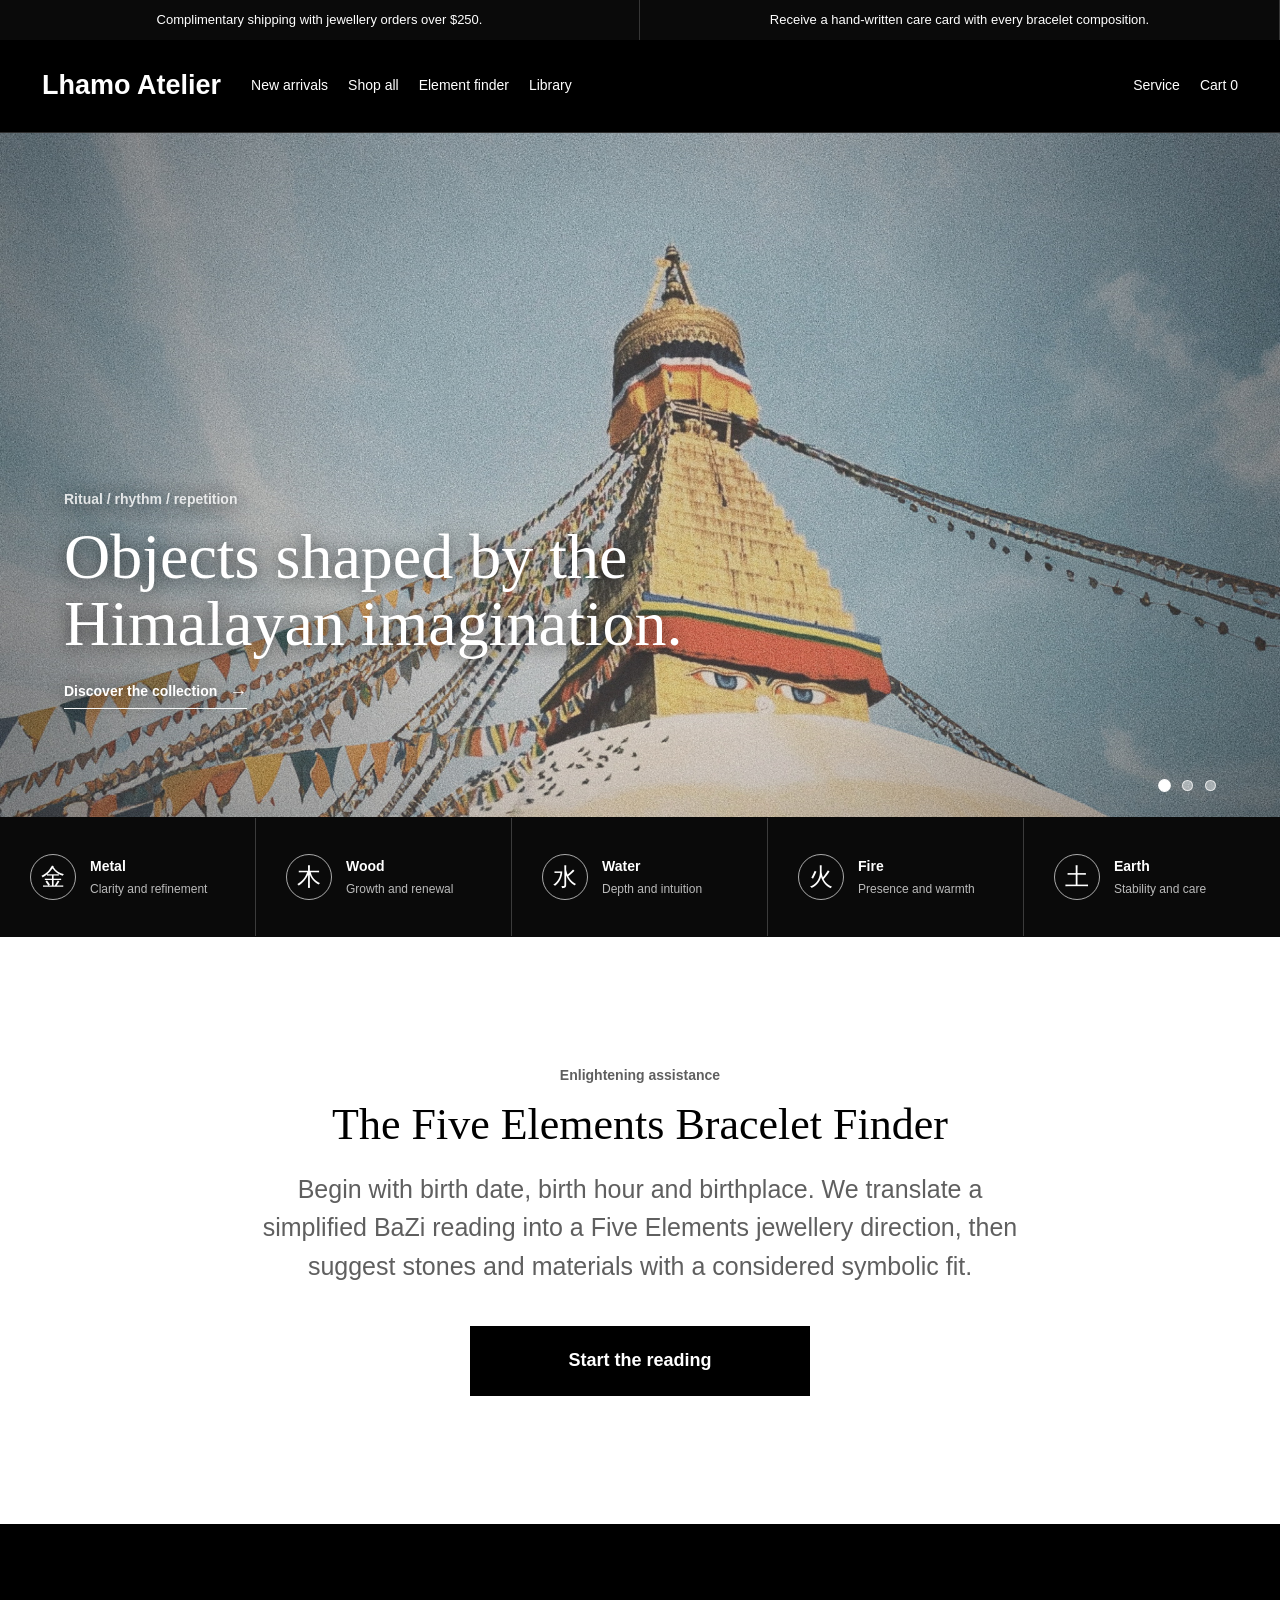
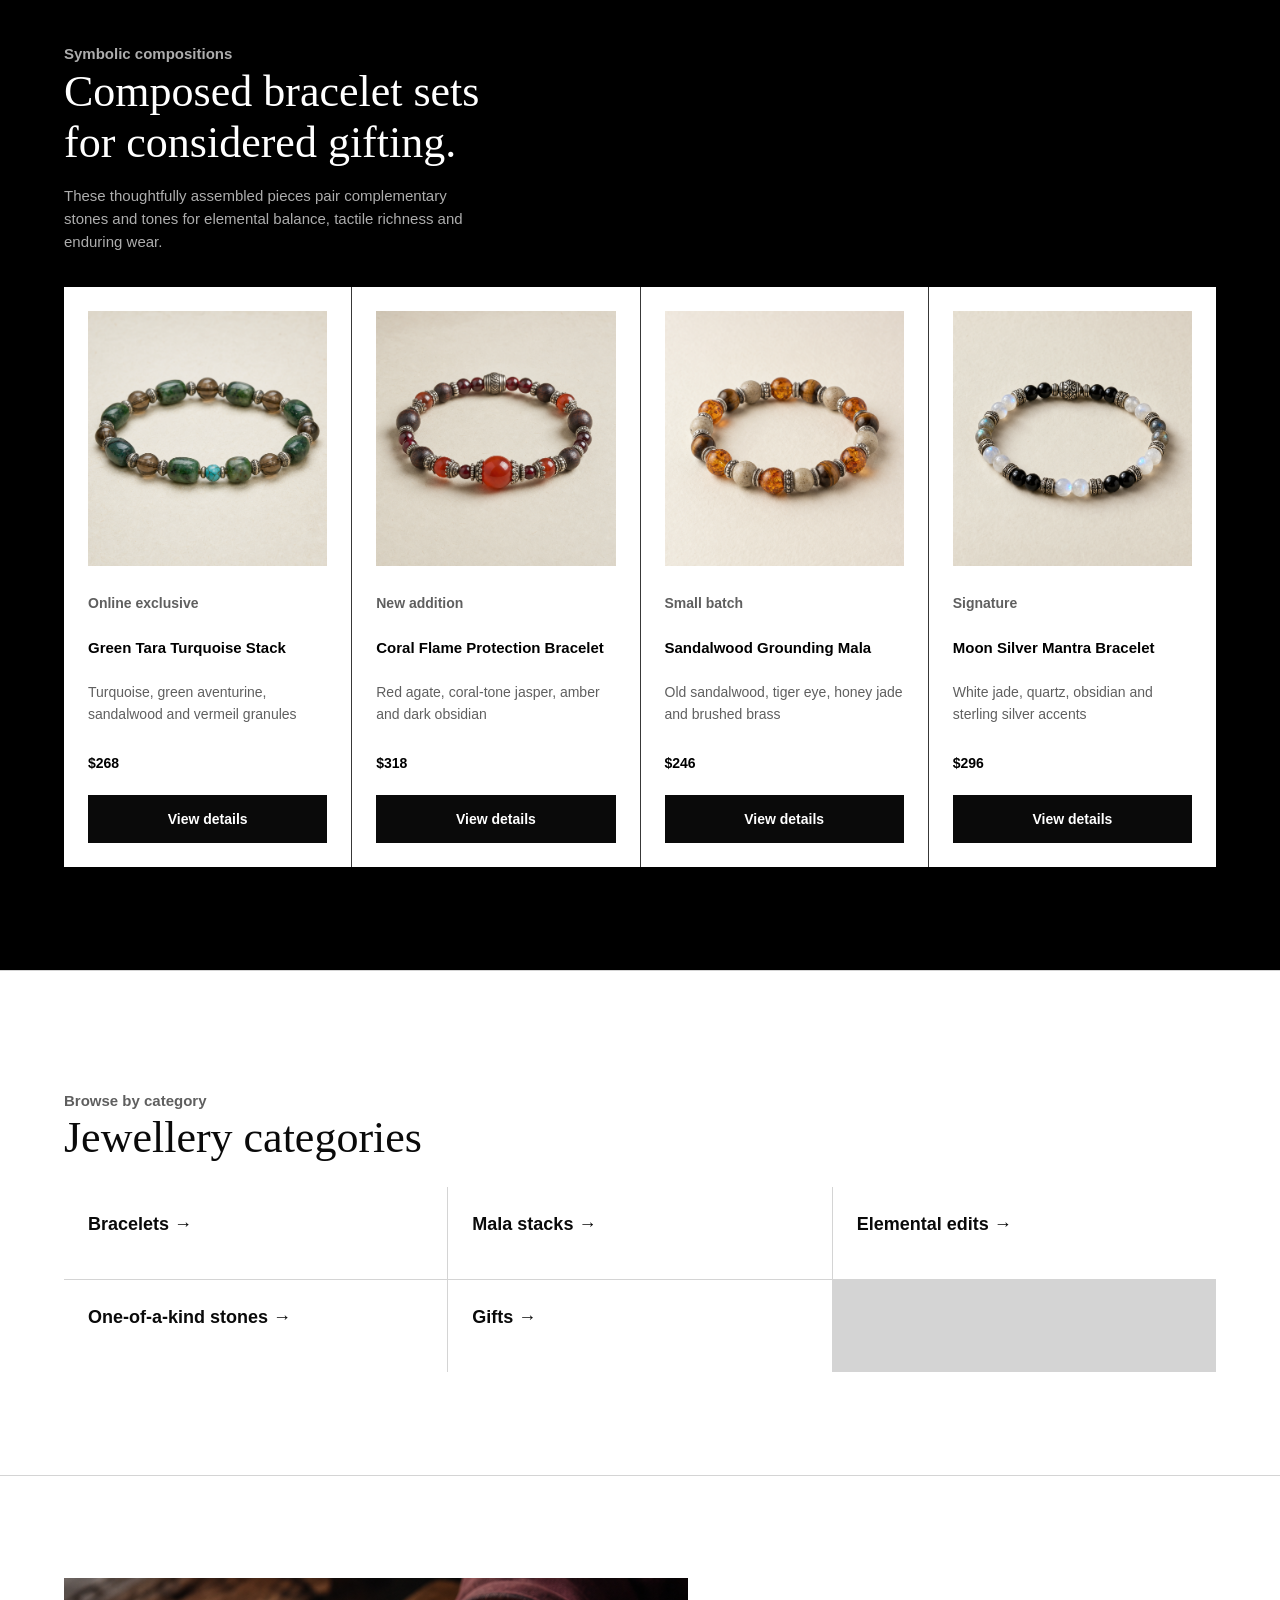
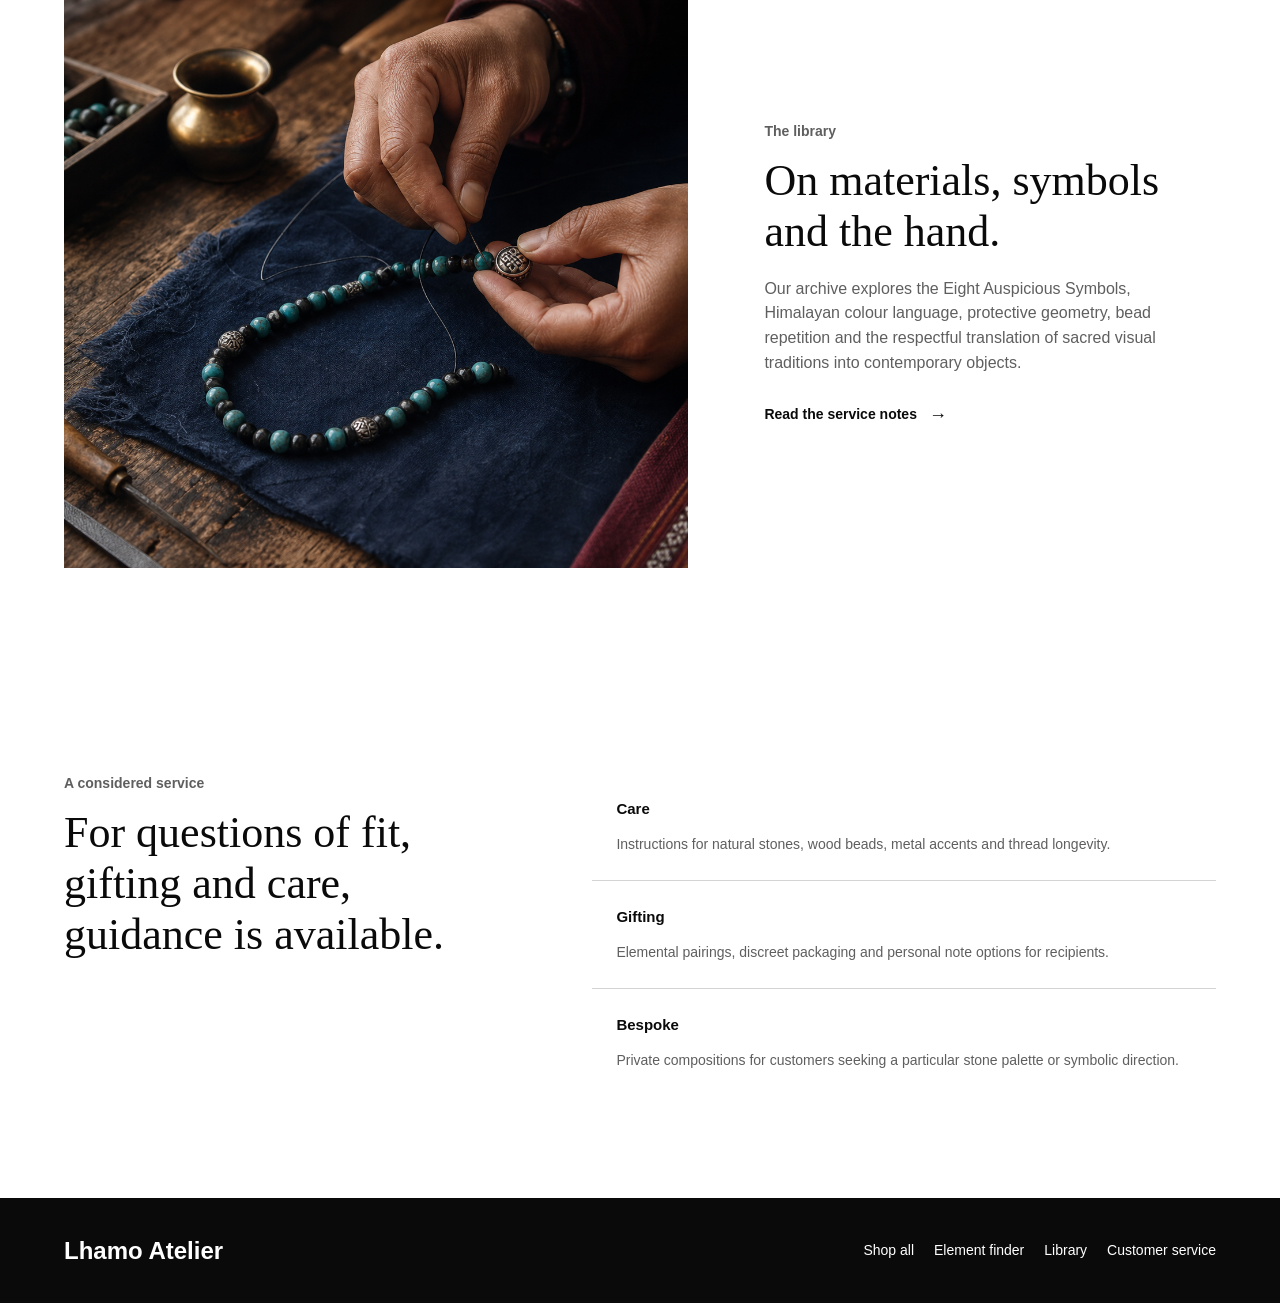
==== index.html @ 5150ffbc "Publish Lhamo Atelier static site" ====
﻿<!doctype html>
<html lang="en">
  <head>
    <meta charset="UTF-8" />
    <meta name="viewport" content="width=device-width, initial-scale=1.0" />
    <title>Lhamo Atelier | Tibetan-Inspired Jewellery</title>
    <meta name="description" content="Tibetan-inspired jewellery, elemental bracelet sets and a birthday Five Elements finder." />
    <link rel="stylesheet" href="styles.css" />
  </head>
  <body>
    <div class="notice-stack">
      <p>Complimentary shipping with jewellery orders over $250.</p>
      <p>Receive a hand-written care card with every bracelet composition.</p>
    </div>

    <header class="site-header">
      <a class="brand" href="#top" aria-label="Lhamo Atelier home">Lhamo Atelier</a>
      <nav class="main-nav" aria-label="Primary navigation">
        <a href="#collections">New arrivals</a>
        <a href="shop-all.html">Shop all</a>
        <a href="bazi-reading.html">Element finder</a>
        <a href="#library">Library</a>
      </nav>
      <nav class="utility-nav" aria-label="Utility navigation">
        <a href="policies.html">Service</a>
        <a href="#collections">Cart 0</a>
      </nav>
    </header>

    <main id="top">
      <section class="hero" aria-label="Himalayan image gallery">
        <div class="hero-gallery" id="hero-gallery">
          <figure class="hero-slide is-active" aria-hidden="false">
            <img src="assets/hero-film-stupa.jpg" alt="Film grain image of a Buddhist stupa with prayer flags beneath the sky" />
            <figcaption>
              <p class="meta">Ritual / rhythm / repetition</p>
              <h1>Objects shaped by the Himalayan imagination.</h1>
              <a class="text-link" href="#collections">Discover the collection</a>
            </figcaption>
          </figure>
          <figure class="hero-slide" aria-hidden="true">
            <img src="assets/hero-film-monastery.jpg" alt="Film grain image of red and gold Tibetan monastery architecture" />
            <figcaption>
              <p class="meta">Pattern / colour / devotion</p>
              <h2>Geometry carried from architecture into adornment.</h2>
              <a class="text-link" href="#library">Explore our design language</a>
            </figcaption>
          </figure>
          <figure class="hero-slide" aria-hidden="true">
            <img src="assets/hero-film-prayer-wheels.jpg" alt="Film grain image of Tibetan prayer wheels under a monastery roof" />
            <figcaption>
              <p class="meta">Prayer wheels / touch / devotion</p>
              <h2>Jewellery conceived as a daily object of presence.</h2>
              <a class="text-link" href="#guide">Find your element</a>
            </figcaption>
          </figure>
        </div>
        <div class="gallery-dots" aria-label="Choose gallery image">
          <button class="is-active" type="button" aria-label="Show image 1" aria-current="true"></button>
          <button type="button" aria-label="Show image 2" aria-current="false"></button>
          <button type="button" aria-label="Show image 3" aria-current="false"></button>
        </div>
      </section>

      <section class="symbol-band" aria-label="Five Elements design language">
        <article><span class="symbol">&#37329;</span><div><strong>Metal</strong><small>Clarity and refinement</small></div></article>
        <article><span class="symbol">&#26408;</span><div><strong>Wood</strong><small>Growth and renewal</small></div></article>
        <article><span class="symbol">&#27700;</span><div><strong>Water</strong><small>Depth and intuition</small></div></article>
        <article><span class="symbol">&#28779;</span><div><strong>Fire</strong><small>Presence and warmth</small></div></article>
        <article><span class="symbol">&#22303;</span><div><strong>Earth</strong><small>Stability and care</small></div></article>
      </section>

<section class="finder-panel aesop-panel" id="guide">
        <div class="panel-copy">
          <p class="meta">Enlightening assistance</p>
          <h2>The Five Elements Bracelet Finder</h2>
          <p>
            Begin with birth date, birth hour and birthplace. We translate a
            simplified BaZi reading into a Five Elements jewellery direction,
            then suggest stones and materials with a considered symbolic fit.
          </p>
          <a class="start-reading" href="bazi-reading.html">Start the reading</a>
        </div>
      </section>

      <section class="product-section" id="collections">
        <div class="section-intro">
          <p class="meta">Symbolic compositions</p>
          <h2>Composed bracelet sets for considered gifting.</h2>
          <p>
            These thoughtfully assembled pieces pair complementary stones and
            tones for elemental balance, tactile richness and enduring wear.
          </p>
        </div>
        <div class="product-grid">
          <article class="product-card">
            <a href="product.html?product=green-tara-turquoise-stack"><img class="product-visual" src="assets/bracelet-verdant.png" alt="Green jade, smoky quartz and turquoise bracelet" /></a>
            <p class="badge">Online exclusive</p>
            <h3><a href="product.html?product=green-tara-turquoise-stack">Green Tara Turquoise Stack</a></h3>
            <p>Turquoise, green aventurine, sandalwood and vermeil granules</p>
            <strong>$268</strong>
            <a class="card-action" href="product.html?product=green-tara-turquoise-stack">View details</a>
          </article>
          <article class="product-card">
            <a href="product.html?product=coral-flame-protection-bracelet"><img class="product-visual" src="assets/bracelet-ember.png" alt="Carnelian, garnet and dark rosewood bracelet" /></a>
            <p class="badge">New addition</p>
            <h3><a href="product.html?product=coral-flame-protection-bracelet">Coral Flame Protection Bracelet</a></h3>
            <p>Red agate, coral-tone jasper, amber and dark obsidian</p>
            <strong>$318</strong>
            <a class="card-action" href="product.html?product=coral-flame-protection-bracelet">View details</a>
          </article>
          <article class="product-card">
            <a href="product.html?product=sandalwood-grounding-mala"><img class="product-visual" src="assets/bracelet-earth.png" alt="Amber, tiger eye and pale stone bracelet" /></a>
            <p class="badge">Small batch</p>
            <h3><a href="product.html?product=sandalwood-grounding-mala">Sandalwood Grounding Mala</a></h3>
            <p>Old sandalwood, tiger eye, honey jade and brushed brass</p>
            <strong>$246</strong>
            <a class="card-action" href="product.html?product=sandalwood-grounding-mala">View details</a>
          </article>
          <article class="product-card">
            <a href="product.html?product=moon-silver-mantra-bracelet"><img class="product-visual" src="assets/bracelet-lunar.png" alt="Moonstone, obsidian and labradorite bracelet" /></a>
            <p class="badge">Signature</p>
            <h3><a href="product.html?product=moon-silver-mantra-bracelet">Moon Silver Mantra Bracelet</a></h3>
            <p>White jade, quartz, obsidian and sterling silver accents</p>
            <strong>$296</strong>
            <a class="card-action" href="product.html?product=moon-silver-mantra-bracelet">View details</a>
          </article>
        </div>
      </section>

      <section class="browse" id="bracelets">
        <div class="section-intro compact">
          <p class="meta">Browse by category</p>
          <h2>Jewellery categories</h2>
        </div>
        <div class="category-grid">
          <a href="#collections">Bracelets</a>
          <a href="#collections">Mala stacks</a>
          <a href="#collections">Elemental edits</a>
          <a href="#collections">One-of-a-kind stones</a>
          <a href="#collections">Gifts</a>
        </div>
      </section>

      <section class="story-panel aesop-panel" id="library">
        <div class="panel-visual story-visual" role="img" aria-label="Artisan threading turquoise beads and an endless-knot silver spacer"></div>
        <div class="panel-copy">
          <p class="meta">The library</p>
          <h2>On materials, symbols and the hand.</h2>
          <p>
            Our archive explores the Eight Auspicious Symbols, Himalayan colour
            language, protective geometry, bead repetition and the respectful
            translation of sacred visual traditions into contemporary objects.
          </p>
          <a class="text-link" href="policies.html">Read the service notes</a>
        </div>
      </section>

      <section class="service-panel" id="service">
        <div>
          <p class="meta">A considered service</p>
          <h2>For questions of fit, gifting and care, guidance is available.</h2>
        </div>
        <div class="service-grid">
          <article>
            <h3>Care</h3>
            <p>Instructions for natural stones, wood beads, metal accents and thread longevity.</p>
          </article>
          <article>
            <h3>Gifting</h3>
            <p>Elemental pairings, discreet packaging and personal note options for recipients.</p>
          </article>
          <article>
            <h3>Bespoke</h3>
            <p>Private compositions for customers seeking a particular stone palette or symbolic direction.</p>
          </article>
        </div>
      </section>

    </main>

    <footer>
      <span>Lhamo Atelier</span>
      <nav>
        <a href="shop-all.html">Shop all</a>
        <a href="bazi-reading.html">Element finder</a>
        <a href="#library">Library</a>
        <a href="policies.html">Customer service</a>
      </nav>
    </footer>

    <script src="script.js"></script>
  </body>
</html>
---- styles.css ----
:root {
  --ink: #0a0a0a;
  --muted: #5f5f5f;
  --paper: #ffffff;
  --panel: #f2f2f2;
  --warm: #dedede;
  --line: #d4d4d4;
  --teal: #222222;
  --red: #0a0a0a;
  --amber: #ffffff;
  --indigo: #0a0a0a;
}

* { box-sizing: border-box; }
html { scroll-behavior: smooth; }
body {
  margin: 0;
  background: var(--paper);
  color: var(--ink);
  font-family: Arial, Helvetica, sans-serif;
  font-size: 14px;
  line-height: 1.55;
}
a { color: inherit; text-decoration: none; }

.notice-stack {
  display: grid;
  grid-template-columns: 1fr 1fr;
  background: var(--ink);
  color: var(--paper);
}
.notice-stack p {
  margin: 0;
  padding: 10px 18px;
  border-right: 1px solid rgba(255, 255, 255, 0.18);
  font-size: 13px;
  text-align: center;
}

.site-header {
  position: sticky;
  top: 0;
  z-index: 10;
  display: grid;
  grid-template-columns: auto 1fr auto;
  gap: 30px;
  align-items: center;
  padding: 25px clamp(18px, 4vw, 42px);
  background: #000000;
  color: #ffffff;
  border-bottom: 1px solid rgba(255, 255, 255, .18);
  backdrop-filter: blur(12px);
}
.brand {
  color: #ffffff;
  font-size: 27px;
  font-weight: 700;
  letter-spacing: 0;
}
.main-nav,
.utility-nav,
footer nav {
  display: flex;
  gap: 20px;
  align-items: center;
  flex-wrap: wrap;
}
.main-nav a,
.utility-nav a,
footer a {
  font-size: 14px;
}
.utility-nav { justify-content: flex-end; }

.aesop-panel {
  display: grid;
  grid-template-columns: minmax(280px, 0.42fr) minmax(420px, 0.58fr);
  gap: clamp(28px, 6vw, 92px);
  align-items: center;
  padding: clamp(54px, 8vw, 112px) clamp(18px, 5vw, 80px);
}
.hero {
  position: relative;
  min-height: clamp(560px, 76vh, 820px);
  overflow: hidden;
  background: var(--ink);
}
.hero-gallery,
.hero-slide {
  position: absolute;
  inset: 0;
}
.hero-slide {
  margin: 0;
  opacity: 0;
  pointer-events: none;
  transition: opacity 520ms ease;
}
.hero-slide.is-active {
  z-index: 1;
  opacity: 1;
  pointer-events: auto;
}
.hero-slide img {
  width: 100%;
  height: 100%;
  object-fit: cover;
}
.hero-slide:first-child img { object-position: center 42%; }
.hero-slide figcaption {
  position: absolute;
  z-index: 2;
  left: clamp(20px, 5vw, 80px);
  bottom: clamp(64px, 9vw, 108px);
  max-width: min(620px, calc(100% - 40px));
  color: #ffffff;
  text-shadow: 0 2px 18px rgba(0, 0, 0, .72);
}
.hero-slide figcaption .meta { color: rgba(255, 255, 255, .82); }
.hero-slide figcaption h1,
.hero-slide figcaption h2 {
  font-size: clamp(34px, 5vw, 64px);
  line-height: 1.05;
}
.hero-slide figcaption .text-link {
  margin-top: 24px;
  padding-bottom: 5px;
  border-bottom: 1px solid currentColor;
}
.gallery-dots {
  position: absolute;
  z-index: 3;
  right: clamp(20px, 5vw, 80px);
  bottom: 26px;
  display: flex;
  gap: 12px;
}
.gallery-dots button {
  display: block;
  width: 11px;
  height: 11px;
  padding: 0;
  border: 1px solid rgba(255, 255, 255, .72);
  border-radius: 50%;
  background: rgba(255, 255, 255, .45);
  cursor: pointer;
  transition: background 220ms ease, border-color 220ms ease, transform 220ms ease;
}
.gallery-dots button.is-active {
  background: #ffffff;
  border-color: #ffffff;
  transform: scale(1.16);
}
.gallery-dots button:focus-visible {
  outline: 2px solid #ffffff;
  outline-offset: 4px;
}
.panel-copy {
  max-width: 430px;
}
.meta,
.badge {
  margin: 0 0 12px;
  color: var(--muted);
  font-size: 14px;
  font-weight: 700;
}
h1,
h2,
h3,
p {
  overflow-wrap: anywhere;
}
h1,
h2 {
  margin: 0;
  font-size: clamp(30px, 4vw, 44px);
  font-family: Georgia, "Times New Roman", serif;
  font-weight: 400;
  letter-spacing: 0;
  line-height: 1.16;
}
h3 {
  margin: 0;
  font-size: 15px;
  font-weight: 700;
}
.panel-copy p:not(.meta),
.section-intro p,
.product-card p,
.service-grid p,
small,
#result-copy,
#result-materials,
.bazi-note,
.bazi-detail p,
.bazi-grid p {
  color: var(--muted);
}
.panel-copy p:not(.meta) {
  margin: 20px 0 28px;
  font-size: 16px;
}
.text-link {
  display: inline-flex;
  align-items: center;
  gap: 12px;
  font-weight: 700;
}
.text-link::after {
  content: "→";
  font-size: 18px;
  line-height: 1;
}

.panel-visual {
  min-height: 590px;
  background: var(--panel);
}
.symbol-band {
  display: grid;
  grid-template-columns: repeat(5, minmax(0, 1fr));
  border-top: 1px solid var(--ink);
  border-bottom: 1px solid var(--ink);
  background: var(--ink);
  color: var(--paper);
}
.symbol-band article {
  display: flex;
  align-items: center;
  gap: 14px;
  min-height: 118px;
  padding: 22px clamp(16px, 2.4vw, 30px);
  border-right: 1px solid rgba(255, 255, 255, .2);
}
.symbol-band article:last-child { border-right: 0; }
.symbol-band .symbol {
  display: grid;
  width: 46px;
  height: 46px;
  flex: 0 0 46px;
  place-items: center;
  border: 1px solid rgba(255, 255, 255, .65);
  border-radius: 50%;
  color: #ffffff;
  font-family: "Times New Roman", SimSun, serif;
  font-size: 24px;
  line-height: 1;
}
.symbol-band strong,
.symbol-band small { display: block; }
.symbol-band small {
  margin-top: 2px;
  color: rgba(255, 255, 255, .72);
  font-size: 12px;
}

.product-section,
.browse,
.service-panel,
.appointment {
  padding: clamp(54px, 8vw, 105px) clamp(18px, 5vw, 80px);
}
.product-section {
  background: #000000;
  color: #ffffff;
}
.product-section .section-intro p,
.product-section .meta {
  color: rgba(255, 255, 255, .68);
}
.section-intro {
  max-width: 430px;
  margin-bottom: 34px;
}
.section-intro.compact {
  margin-bottom: 24px;
}
.section-intro p {
  margin: 16px 0 0;
  font-size: 15px;
}
.product-grid {
  display: grid;
  grid-template-columns: repeat(4, minmax(0, 1fr));
  gap: 1px;
  background: rgba(255, 255, 255, .22);
}
.product-card {
  display: grid;
  align-content: start;
  gap: 9px;
  min-height: 100%;
  padding: 24px;
  background: #ffffff;
  color: #000000;
}
.product-card strong {
  margin-top: 4px;
  font-size: 14px;
}
.product-card button,
.finder-card button,
.card-action,
.primary-action {
  display: inline-flex;
  align-items: center;
  justify-content: center;
  min-height: 48px;
  margin-top: 12px;
  padding: 0 18px;
  border: 1px solid var(--ink);
  background: var(--ink);
  color: var(--paper);
  cursor: pointer;
  font: inherit;
  font-weight: 700;
  text-align: center;
}
.start-reading {
  display: inline-flex;
  min-width: min(100%, 340px);
  min-height: 70px;
  margin-top: 12px;
  padding: 0 36px;
  align-items: center;
  justify-content: center;
  border: 1px solid #000000;
  background: #000000;
  color: #ffffff;
  cursor: pointer;
  font: inherit;
  font-size: 18px;
  font-weight: 700;
}
.start-reading:focus-visible {
  outline: 2px solid #000000;
  outline-offset: 4px;
}
.start-reading[hidden] {
  display: none;
}
.product-visual {
  display: block;
  width: 100%;
  aspect-ratio: 1;
  min-height: 255px;
  margin-bottom: 18px;
  object-fit: cover;
  background-color: var(--panel);
}
.product-visual:not(img) {
  background-position: center;
  background-size: cover;
  background-repeat: no-repeat;
}
.product-visual.verdant:not(img) { background-image: url("assets/bracelet-verdant.png"); }
.product-visual.ember:not(img) { background-image: url("assets/bracelet-ember.png"); }
.product-visual.earth:not(img) { background-image: url("assets/bracelet-earth.png"); }
.product-visual.lunar:not(img) { background-image: url("assets/bracelet-lunar.png"); }
.finder-panel {
  display: block;
  min-height: clamp(520px, 62vh, 720px);
  padding: clamp(72px, 10vw, 132px) clamp(22px, 7vw, 120px);
  background: #ffffff;
  color: #000000;
}
.finder-panel .panel-copy {
  max-width: 860px;
  margin: 0 auto;
  text-align: center;
}
.finder-panel .panel-copy p:not(.meta) {
  max-width: 760px;
  margin-right: auto;
  margin-left: auto;
  font-size: clamp(18px, 2.2vw, 25px);
  line-height: 1.55;
}
.finder-panel .panel-copy p:not(.meta),
.finder-panel .meta { color: var(--muted); }
.finder-card {
  padding: clamp(24px, 4vw, 44px);
  background: var(--paper);
}
.reading-page {
  background: #ffffff;
}
.reading-hero {
  align-items: start;
  grid-template-columns: minmax(0, 1fr);
  gap: 34px;
  padding-left: clamp(18px, 4vw, 64px);
  padding-right: clamp(18px, 4vw, 64px);
  border-top: 1px solid var(--line);
}
.reading-hero .panel-copy {
  max-width: 960px;
}
.reading-hero .finder-card {
  width: min(100%, 1120px);
  border: 1px solid var(--line);
}
label {
  display: block;
  margin-bottom: 10px;
  font-weight: 700;
}
.form-grid {
  display: grid;
  grid-template-columns: repeat(2, minmax(0, 1fr));
  gap: 14px;
}
.form-grid label {
  margin: 0;
}
.date-fields {
  grid-column: 1 / -1;
  display: grid;
  grid-template-columns: repeat(3, minmax(0, 1fr));
  gap: 14px;
  margin: 0;
  padding: 0;
  border: 0;
}
.date-fields legend {
  grid-column: 1 / -1;
  margin: 0 0 10px;
  padding: 0;
  font-weight: 700;
}
.date-fields label {
  margin: 0;
}
.location-row {
  grid-column: 1 / -1;
  display: grid;
  grid-template-columns: repeat(2, minmax(0, 1fr));
  gap: 14px;
}
.location-row label {
  margin: 0;
}
.form-grid > label {
  grid-column: 1 / -1;
}
.input-row {
  display: grid;
  grid-template-columns: minmax(0, 1fr) auto;
  gap: 10px;
}
.submit-row {
  display: block;
  margin-top: 14px;
}
.submit-row button {
  width: 100%;
}
input,
select {
  width: 100%;
  min-height: 48px;
  margin-top: 8px;
  padding: 0 12px;
  border: 1px solid var(--line);
  background: #ffffff;
  color: var(--ink);
  font: inherit;
}
select {
  cursor: pointer;
}
small {
  display: block;
  margin-top: 14px;
}
#result {
  margin-top: 24px;
  padding-top: 24px;
  border-top: 1px solid var(--line);
}
#result-kicker {
  margin: 0 0 10px;
  color: var(--muted);
  font-weight: 700;
}
.bazi-summary {
  margin-top: 22px;
}
.bazi-pillars {
  display: grid;
  grid-template-columns: repeat(5, minmax(0, 1fr));
  border: 1px solid var(--line);
}
.bazi-pillars span {
  min-height: 82px;
  padding: 14px;
  border-right: 1px solid var(--line);
}
.bazi-pillars span:last-child { border-right: 0; }
.bazi-pillars small {
  margin: 0 0 7px;
  font-size: 11px;
  text-transform: uppercase;
  letter-spacing: .04em;
}
.bazi-pillars b {
  display: block;
  color: var(--ink);
  font-family: Georgia, "Times New Roman", serif;
  font-size: 22px;
  font-weight: 400;
}
.bazi-note {
  margin: 12px 0 0;
  font-size: 12px;
}
.bazi-detail {
  display: grid;
  grid-template-columns: repeat(2, minmax(0, 1fr));
  gap: 1px;
  margin-top: 18px;
  background: var(--line);
  border: 1px solid var(--line);
}
.bazi-detail article {
  min-height: 180px;
  padding: 18px;
  background: var(--paper);
}
.bazi-detail strong {
  display: block;
  margin-bottom: 12px;
}
.bazi-detail p {
  margin: 10px 0 0;
  font-size: 13px;
  line-height: 1.55;
}
.element-cycle-visual {
  width: min(100%, 420px);
  margin: 0 auto;
}
.element-cycle-visual svg {
  display: block;
  width: 100%;
  height: auto;
}
.element-cycle-visual circle {
  fill: var(--paper);
  stroke: var(--ink);
  stroke-width: 1.5;
}
.element-cycle-visual text {
  fill: var(--ink);
  font-size: 14px;
  font-weight: 700;
  text-anchor: middle;
}
.element-cycle-visual path {
  fill: none;
  stroke: var(--ink);
  stroke-linejoin: round;
}
.element-cycle-visual marker path {
  fill: var(--ink);
}
.cycle-generate {
  stroke-width: 1.8;
  marker-end: url(#arrow-main);
}
.cycle-control {
  stroke-width: 1.2;
  stroke-dasharray: 6 6;
  opacity: .45;
}
.ratio-bars {
  display: grid;
  gap: 10px;
}
.ratio-row {
  display: grid;
  grid-template-columns: minmax(82px, 132px) 1fr 44px;
  gap: 10px;
  align-items: center;
  font-size: 12px;
}
.ratio-label {
  color: var(--ink);
  font-weight: 700;
}
.ratio-track {
  height: 9px;
  overflow: hidden;
  background: #e7e7e7;
}
.ratio-fill {
  display: block;
  height: 100%;
  background: var(--ink);
}
.ratio-value {
  color: var(--muted);
  text-align: right;
}
.element-meanings {
  display: grid;
  gap: 8px;
  margin-top: 18px;
  padding-top: 16px;
  border-top: 1px solid var(--line);
}
.element-meaning {
  display: grid;
  grid-template-columns: 72px 1fr;
  gap: 12px;
  font-size: 12px;
  line-height: 1.5;
}
.element-meaning b {
  color: var(--ink);
}
.element-meaning span {
  color: var(--muted);
}
.bazi-summary-line {
  padding-top: 14px;
  border-top: 1px solid var(--line);
  font-weight: 700;
}
.bazi-grid {
  display: grid;
  grid-template-columns: repeat(2, minmax(0, 1fr));
  gap: 1px;
  margin-top: 18px;
  background: var(--line);
  border: 1px solid var(--line);
}
.bazi-grid article {
  min-height: 190px;
  padding: 20px;
  background: var(--paper);
}
.bazi-grid strong {
  display: block;
  margin-bottom: 7px;
}
.bazi-grid p {
  margin: 0;
  font-size: 14px;
  line-height: 1.6;
}
.recommendation {
  display: flex;
  gap: 18px;
  align-items: center;
  margin-top: 22px;
}
.recommendation .product-visual {
  width: 126px;
  min-height: 126px;
  flex: 0 0 auto;
  margin: 0;
}
.recommendation span {
  display: block;
  margin-bottom: 10px;
}
.recommendation a {
  font-weight: 700;
}

.browse {
  border-top: 1px solid var(--line);
  border-bottom: 1px solid var(--line);
}
.category-grid {
  display: grid;
  grid-template-columns: repeat(3, 1fr);
  gap: 1px;
  background: var(--line);
}
.category-grid a {
  min-height: 92px;
  padding: 24px;
  background: var(--paper);
  font-size: 18px;
  font-weight: 700;
}
.category-grid a::after {
  content: " →";
  font-weight: 400;
}

.shop-page {
  background: #ffffff;
  color: #000000;
}
.shop-heading {
  padding: clamp(42px, 7vw, 86px) clamp(18px, 5vw, 80px) 34px;
  border-top: 1px solid var(--line);
}
.shop-heading h1 {
  max-width: 760px;
  margin: 0;
}
.shop-heading p:not(.meta) {
  max-width: 620px;
  margin: 18px 0 0;
  color: var(--muted);
  font-size: 17px;
  line-height: 1.55;
}
.shop-layout {
  display: grid;
  grid-template-columns: minmax(220px, 280px) minmax(0, 1fr);
  gap: 1px;
  padding: 0 clamp(18px, 5vw, 80px) clamp(54px, 8vw, 105px);
  background: var(--line);
}
.shop-filter,
.shop-results {
  background: var(--paper);
}
.shop-filter {
  position: sticky;
  top: 160px;
  align-self: start;
  padding: 24px;
}
.filter-header {
  display: flex;
  align-items: center;
  justify-content: space-between;
  gap: 16px;
  margin-bottom: 18px;
}
.filter-header h2 {
  margin: 0;
  font-family: Inter, Arial, sans-serif;
  font-size: 18px;
}
.filter-header button {
  border: 0;
  background: transparent;
  color: var(--muted);
  font: inherit;
  font-weight: 700;
  cursor: pointer;
}
.shop-filter fieldset {
  margin: 0;
  padding: 20px 0;
  border: 0;
  border-top: 1px solid var(--line);
}
.shop-filter legend {
  margin-bottom: 12px;
  color: var(--ink);
  font-weight: 700;
}
.shop-filter label {
  display: flex;
  align-items: center;
  gap: 10px;
  margin: 0 0 11px;
  color: var(--muted);
  font-size: 14px;
}
.shop-filter input {
  width: 16px;
  height: 16px;
  min-height: 0;
}
.shop-results {
  padding: 24px;
}
.shop-results-bar {
  display: flex;
  align-items: center;
  justify-content: space-between;
  gap: 18px;
  margin-bottom: 24px;
  color: var(--muted);
  font-size: 14px;
}
.shop-results-bar p {
  margin: 0;
  color: var(--ink);
  font-weight: 700;
}
.shop-product-grid {
  display: grid;
  grid-template-columns: repeat(3, minmax(0, 1fr));
  gap: 1px;
  background: var(--line);
  border: 1px solid var(--line);
}
.shop-product[hidden] {
  display: none;
}
.empty-results {
  margin: 0;
  padding: 60px 24px;
  border: 1px solid var(--line);
  color: var(--muted);
  text-align: center;
}

.product-page,
.policy-page {
  background: #ffffff;
}
.breadcrumb {
  display: flex;
  gap: 8px;
  padding: 22px clamp(18px, 5vw, 80px);
  border-top: 1px solid var(--line);
  color: var(--muted);
  font-size: 13px;
}
.product-detail {
  display: grid;
  grid-template-columns: minmax(0, 0.56fr) minmax(320px, 0.44fr);
  gap: 1px;
  padding: 0 clamp(18px, 5vw, 80px);
  background: var(--line);
}
.product-media,
.product-info {
  background: var(--paper);
}
.product-media {
  padding: clamp(22px, 4vw, 46px);
}
.product-media img {
  display: block;
  width: 100%;
  background: var(--panel);
}
.product-info {
  padding: clamp(26px, 5vw, 58px);
}
.product-info h1 {
  margin-bottom: 16px;
}
.product-price {
  margin: 0 0 26px;
  font-size: 18px;
  font-weight: 700;
}
.product-story {
  color: var(--muted);
  font-size: 16px;
}
.product-specs {
  display: grid;
  gap: 1px;
  margin: 28px 0;
  background: var(--line);
  border: 1px solid var(--line);
}
.product-specs div {
  display: grid;
  grid-template-columns: 120px 1fr;
  gap: 20px;
  padding: 16px;
  background: var(--paper);
}
.product-specs dt {
  color: var(--muted);
  font-weight: 700;
}
.product-specs dd {
  margin: 0;
}
.secondary-action {
  display: inline-flex;
  margin-top: 16px;
  font-weight: 700;
  border-bottom: 1px solid currentColor;
}
.product-support,
.policy-grid,
.trust-panel {
  display: grid;
  grid-template-columns: repeat(3, minmax(0, 1fr));
  gap: 1px;
  margin: 0 clamp(18px, 5vw, 80px);
  background: var(--line);
  border: 1px solid var(--line);
  border-top: 0;
}
.product-support article,
.policy-grid article,
.trust-panel article {
  min-height: 168px;
  padding: 24px;
  background: var(--paper);
}
.product-support h2,
.policy-grid h2 {
  font-family: Inter, Arial, sans-serif;
  font-size: 17px;
  font-weight: 700;
}
.product-support p,
.policy-grid p,
.trust-panel span {
  color: var(--muted);
}
.trust-panel {
  margin-bottom: clamp(54px, 8vw, 105px);
}
.trust-panel strong,
.trust-panel span {
  display: block;
}
.trust-panel strong {
  margin-bottom: 8px;
}
.policy-heading {
  padding: clamp(48px, 7vw, 92px) clamp(18px, 5vw, 80px) 34px;
  border-top: 1px solid var(--line);
}
.policy-heading p:not(.meta) {
  max-width: 620px;
  color: var(--muted);
  font-size: 17px;
}
.policy-grid {
  grid-template-columns: repeat(2, minmax(0, 1fr));
  margin-bottom: clamp(54px, 8vw, 105px);
}

.story-panel {
  grid-template-columns: minmax(420px, 0.58fr) minmax(280px, 0.42fr);
}
.story-visual {
  background: url("assets/artisan-buddhist-v2.png") center / cover no-repeat;
}

.service-panel {
  display: grid;
  grid-template-columns: minmax(280px, 0.42fr) minmax(420px, 0.58fr);
  gap: clamp(28px, 6vw, 92px);
  align-items: start;
}
.service-grid {
  display: grid;
  gap: 1px;
  background: var(--line);
}
.service-grid article {
  padding: 24px;
  background: var(--paper);
}
.service-grid p {
  margin-bottom: 0;
}
.appointment {
  background: var(--panel);
  text-align: center;
}
.appointment h2 {
  max-width: 760px;
  margin: 0 auto 28px;
}

footer {
  display: flex;
  justify-content: space-between;
  gap: 28px;
  padding: 34px clamp(18px, 5vw, 80px);
  background: var(--ink);
  color: var(--paper);
}
footer span {
  font-size: 24px;
  font-weight: 700;
}

@media (max-width: 1020px) {
  .site-header,
  .aesop-panel,
  .story-panel,
  .service-panel {
    grid-template-columns: 1fr;
  }
  .utility-nav {
    justify-content: flex-start;
  }
  .panel-copy {
    max-width: 620px;
  }
  .product-grid {
    grid-template-columns: repeat(2, minmax(0, 1fr));
  }
  .shop-layout {
    grid-template-columns: 1fr;
  }
  .shop-filter {
    position: static;
  }
  .shop-product-grid {
    grid-template-columns: repeat(2, minmax(0, 1fr));
  }
  .product-detail,
  .product-support,
  .trust-panel {
    grid-template-columns: 1fr;
  }
  .symbol-band { grid-template-columns: repeat(2, minmax(0, 1fr)); }
  .symbol-band article:nth-child(2n) { border-right: 0; }
  .panel-visual {
    min-height: 500px;
  }
}

@media (max-width: 680px) {
  .notice-stack,
  .product-grid,
  .category-grid,
  .shop-product-grid,
  .policy-grid {
    grid-template-columns: 1fr;
  }
  .main-nav,
  .utility-nav {
    gap: 13px;
  }
  .panel-visual {
    min-height: 390px;
  }
  .hero { min-height: 620px; }
  .hero-slide img { object-position: center; }
  .hero-slide figcaption {
    bottom: 126px;
    max-width: calc(100% - 40px);
  }
  .hero-slide figcaption h1,
  .hero-slide figcaption h2 { font-size: 38px; }
  .gallery-dots { right: 20px; bottom: 24px; }
  .finder-panel {
    min-height: auto;
    padding: 64px 22px 82px;
  }
  .start-reading {
    width: 100%;
  }
  .symbol-band { grid-template-columns: 1fr; }
  .symbol-band article { border-right: 0; border-bottom: 1px solid rgba(255, 255, 255, .2); }
  .symbol-band article:last-child { border-bottom: 0; }
  .input-row,
  .form-grid,
  .recommendation,
  footer {
    display: flex;
    align-items: stretch;
    flex-direction: column;
  }
  .bazi-pillars,
  .bazi-detail,
  .bazi-grid {
    grid-template-columns: 1fr;
  }
  .bazi-pillars span {
    border-right: 0;
    border-bottom: 1px solid var(--line);
  }
  .bazi-pillars span:last-child { border-bottom: 0; }
  .product-specs div {
    grid-template-columns: 1fr;
    gap: 6px;
  }
}
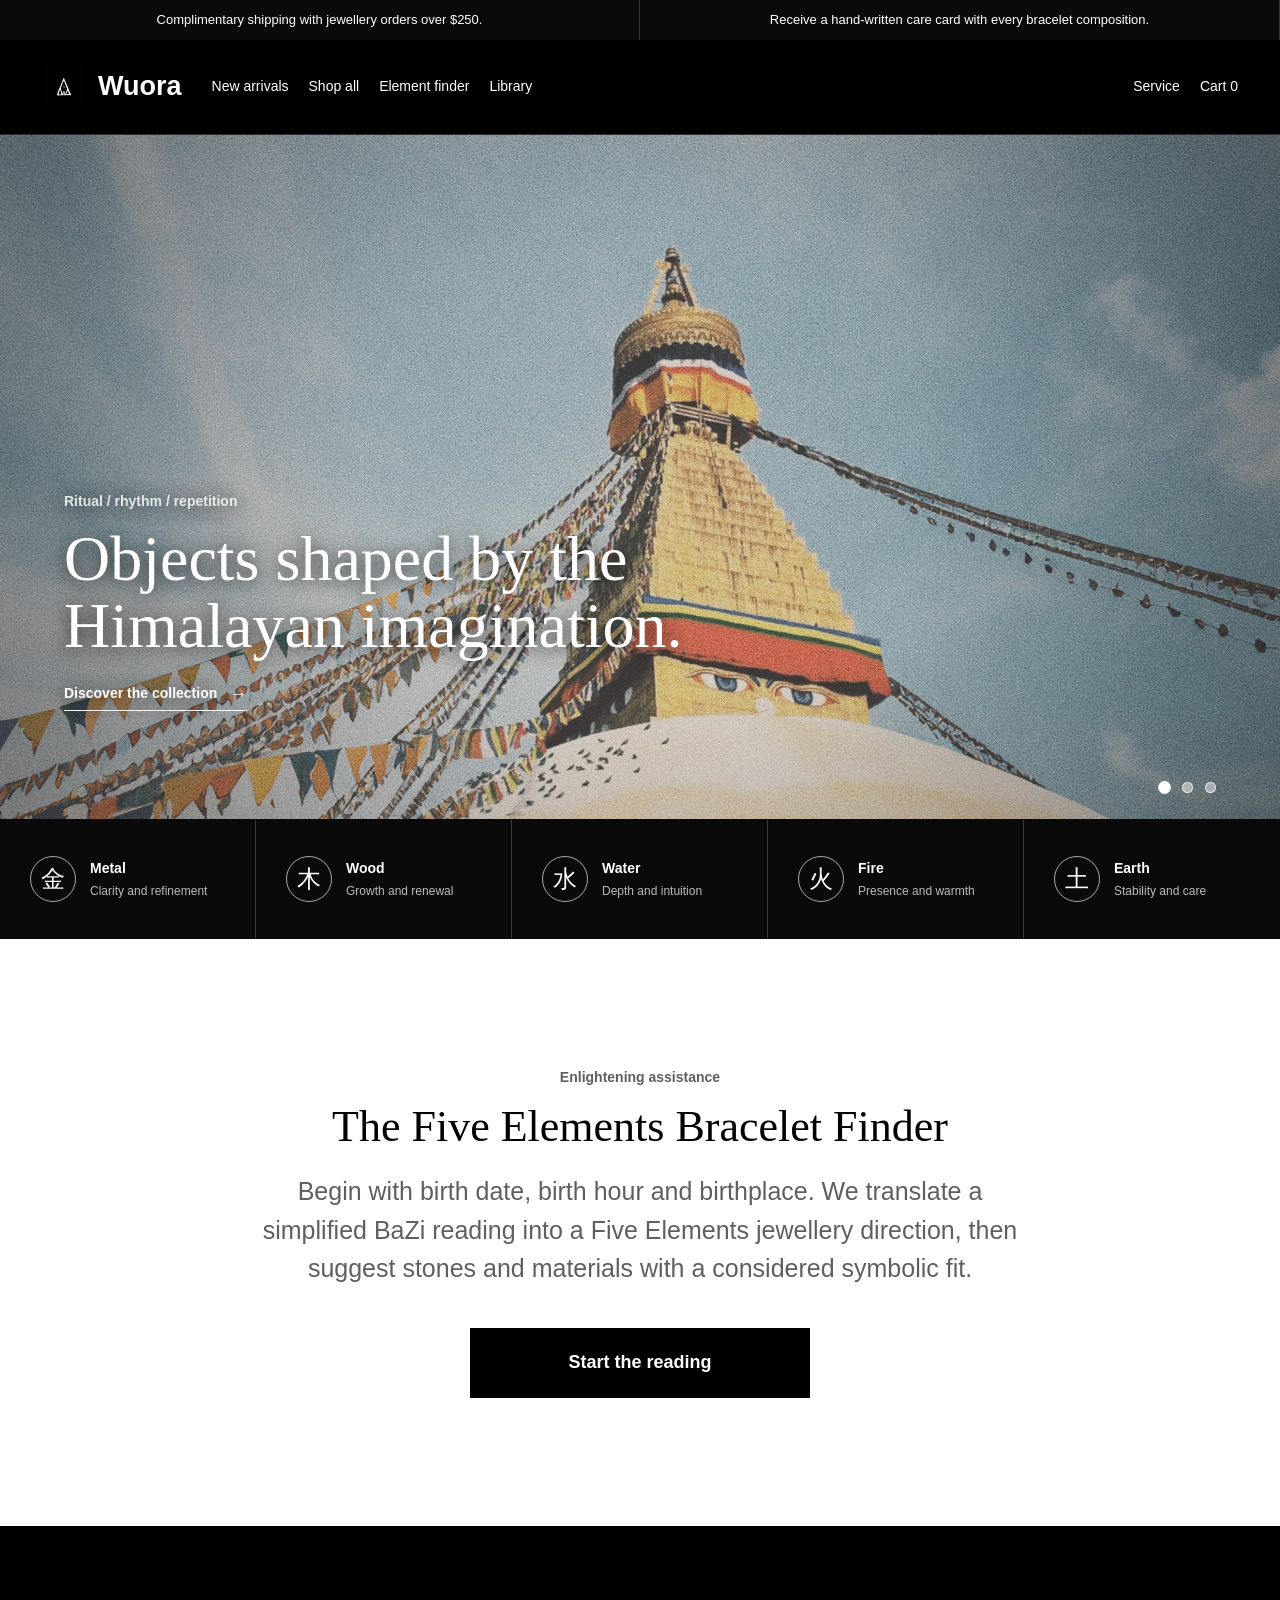
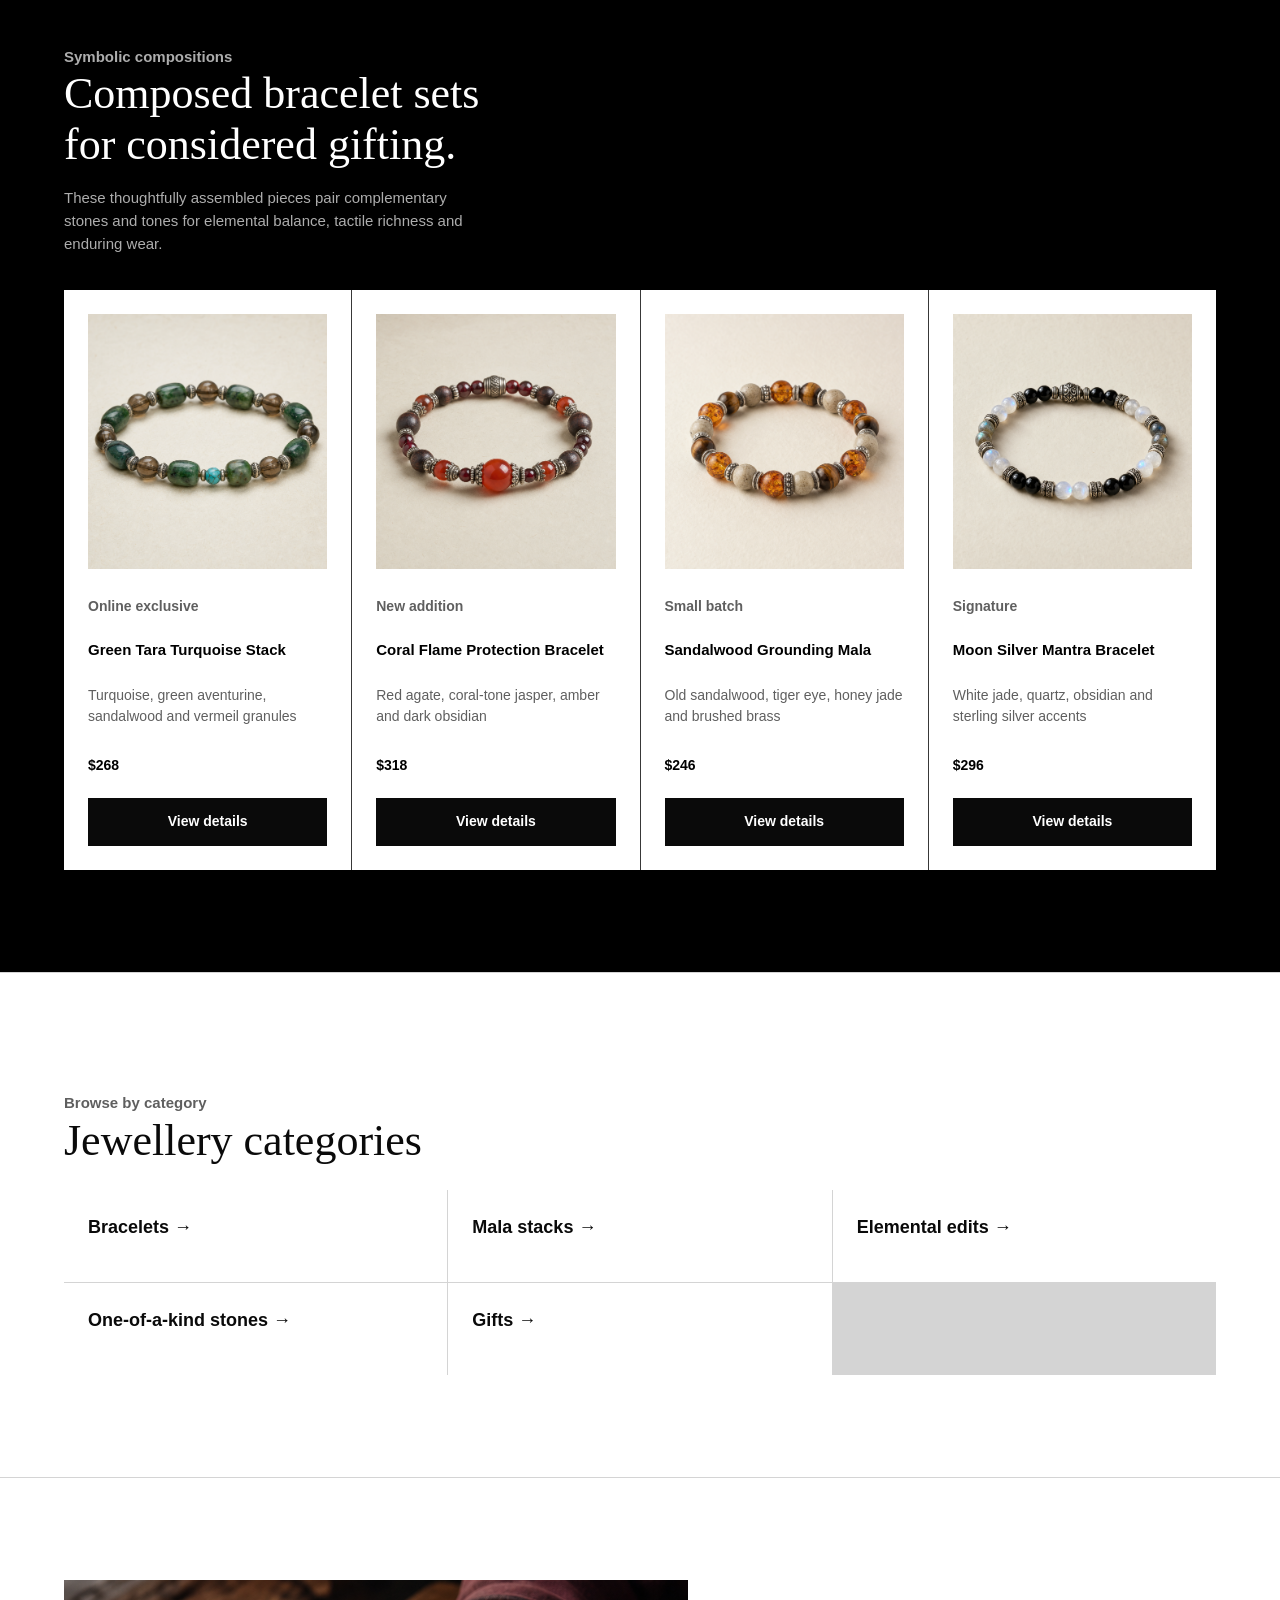
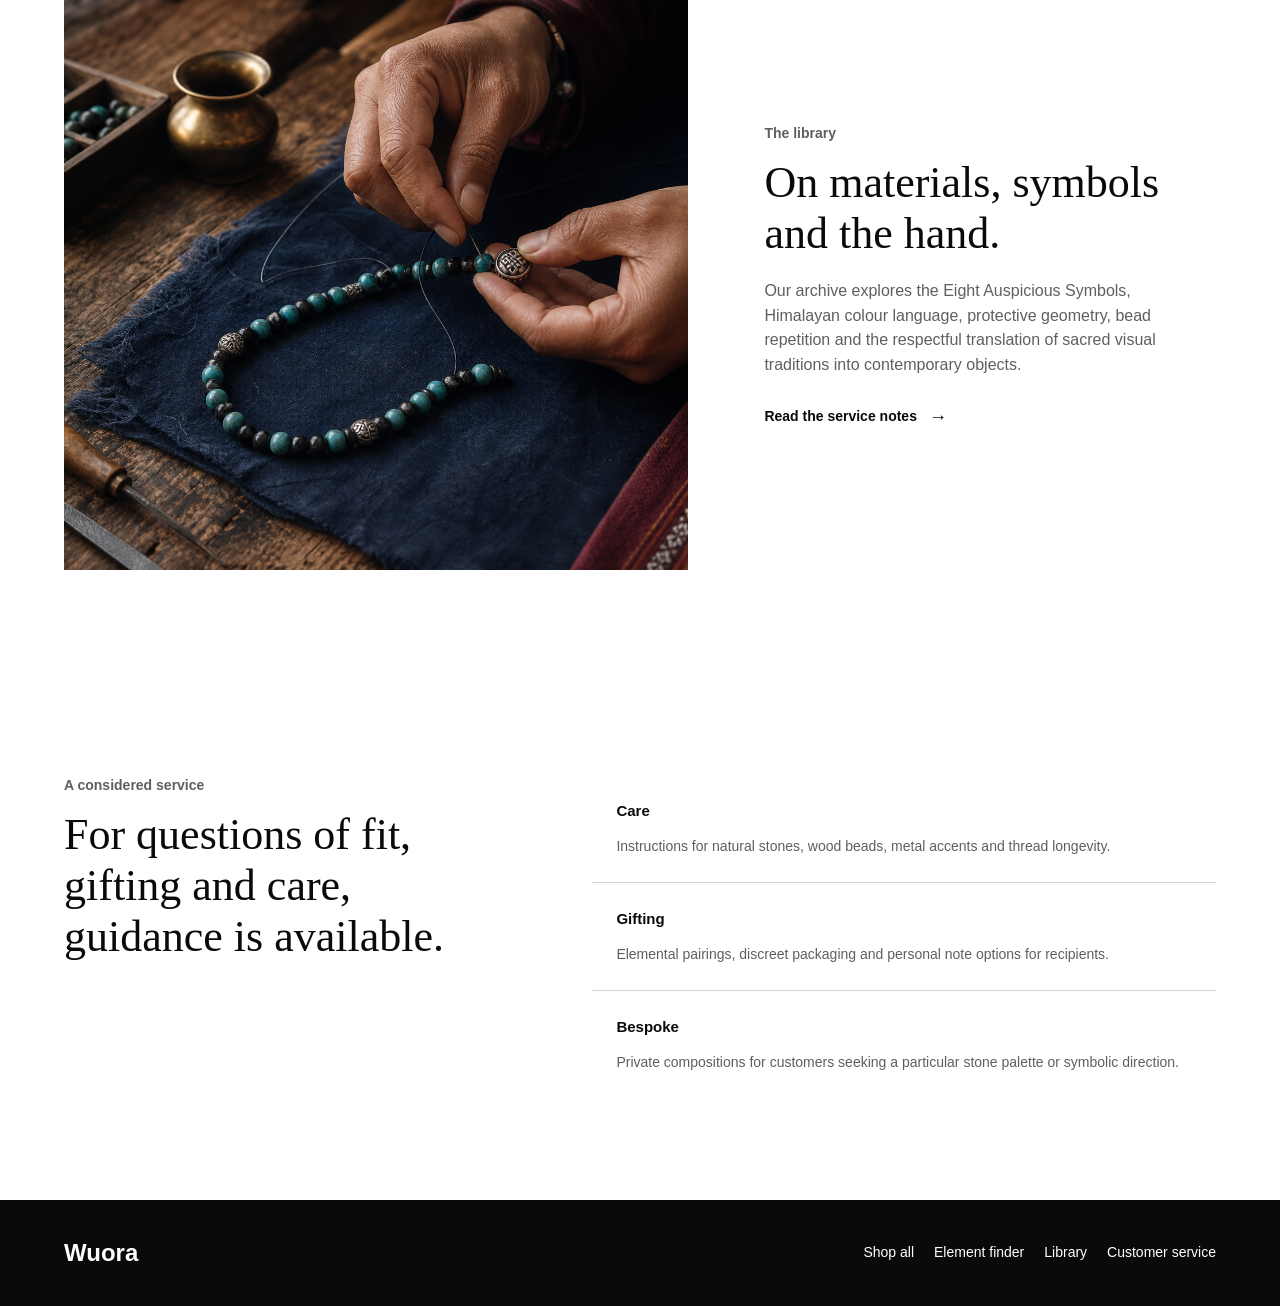
==== commit 91deac00: "Add Wuora logo and rebrand site" ====
--- a/index.html
+++ b/index.html
@@ -3,7 +3,7 @@
   <head>
     <meta charset="UTF-8" />
     <meta name="viewport" content="width=device-width, initial-scale=1.0" />
-    <title>Lhamo Atelier | Tibetan-Inspired Jewellery</title>
+    <title>Wuora | Tibetan-Inspired Jewellery</title>
     <meta name="description" content="Tibetan-inspired jewellery, elemental bracelet sets and a birthday Five Elements finder." />
     <link rel="stylesheet" href="styles.css" />
   </head>
@@ -14,7 +14,7 @@
     </div>
 
     <header class="site-header">
-      <a class="brand" href="#top" aria-label="Lhamo Atelier home">Lhamo Atelier</a>
+      <a class="brand" href="#top" aria-label="Wuora home"><img class="brand-logo" src="assets/wuora-logo.jpg" alt="" />Wuora</a>
       <nav class="main-nav" aria-label="Primary navigation">
         <a href="#collections">New arrivals</a>
         <a href="shop-all.html">Shop all</a>
@@ -180,7 +180,7 @@
     </main>
 
     <footer>
-      <span>Lhamo Atelier</span>
+      <span>Wuora</span>
       <nav>
         <a href="shop-all.html">Shop all</a>
         <a href="bazi-reading.html">Element finder</a>
--- a/styles.css
+++ b/styles.css
@@ -52,10 +52,18 @@
   backdrop-filter: blur(12px);
 }
 .brand {
+  display: inline-flex;
+  align-items: center;
+  gap: 12px;
   color: #ffffff;
   font-size: 27px;
   font-weight: 700;
   letter-spacing: 0;
+}
+.brand-logo {
+  width: 44px;
+  height: 44px;
+  object-fit: contain;
 }
 .main-nav,
 .utility-nav,
@@ -197,6 +205,57 @@
 .bazi-grid p {
   color: var(--muted);
 }
+#result-copy:empty {
+  display: none;
+}
+.god-panels {
+  display: grid;
+  grid-template-columns: repeat(2, minmax(0, 1fr));
+  max-width: none;
+  gap: 1px;
+  margin-top: 24px;
+  padding: 0;
+  border: 1px solid var(--line);
+  background: var(--line);
+}
+.god-panel {
+  min-width: 0;
+  padding: 26px 24px 28px;
+  background: var(--paper);
+}
+.god-panel-label {
+  display: block;
+  color: var(--muted);
+  font-size: 12px;
+  font-weight: 700;
+  letter-spacing: .08em;
+  text-transform: uppercase;
+}
+.god-panel-element {
+  display: block;
+  margin: 14px 0 22px;
+  color: var(--ink);
+  font-family: Georgia, "Times New Roman", serif;
+  font-size: clamp(38px, 5vw, 72px);
+  font-weight: 400;
+  line-height: 1;
+  overflow-wrap: anywhere;
+}
+.god-panel p {
+  margin: 0;
+  font-size: 14px;
+  line-height: 1.65;
+}
+.god-panel-definition {
+  color: var(--ink);
+  font-weight: 700;
+}
+.god-panel-chart {
+  margin-top: 14px !important;
+  padding-top: 14px;
+  border-top: 1px solid var(--line);
+  color: var(--muted);
+}
 .panel-copy p:not(.meta) {
   margin: 20px 0 28px;
   font-size: 16px;
@@ -489,7 +548,7 @@
 }
 .bazi-pillars {
   display: grid;
-  grid-template-columns: repeat(5, minmax(0, 1fr));
+  grid-template-columns: repeat(4, minmax(0, 1fr));
   border: 1px solid var(--line);
 }
 .bazi-pillars span {
@@ -1061,7 +1120,8 @@
   }
   .bazi-pillars,
   .bazi-detail,
-  .bazi-grid {
+  .bazi-grid,
+  .god-panels {
     grid-template-columns: 1fr;
   }
   .bazi-pillars span {
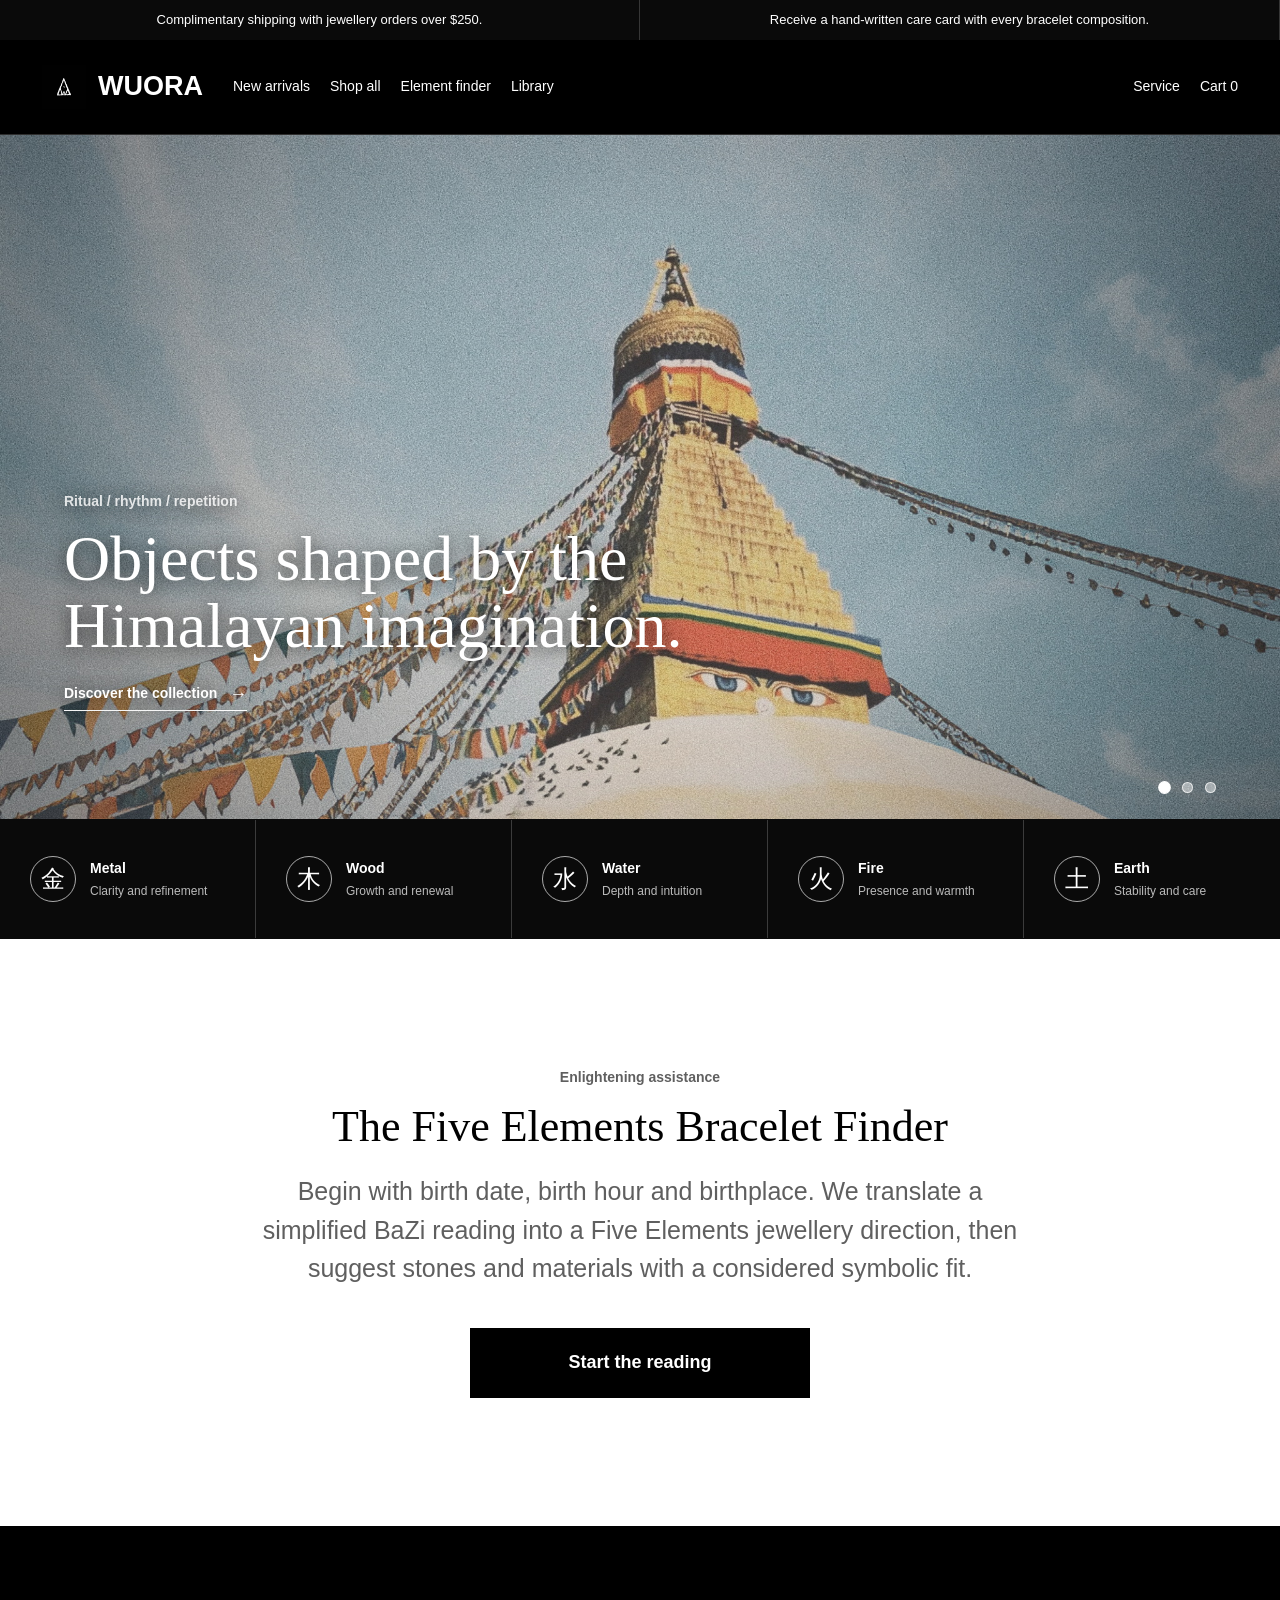
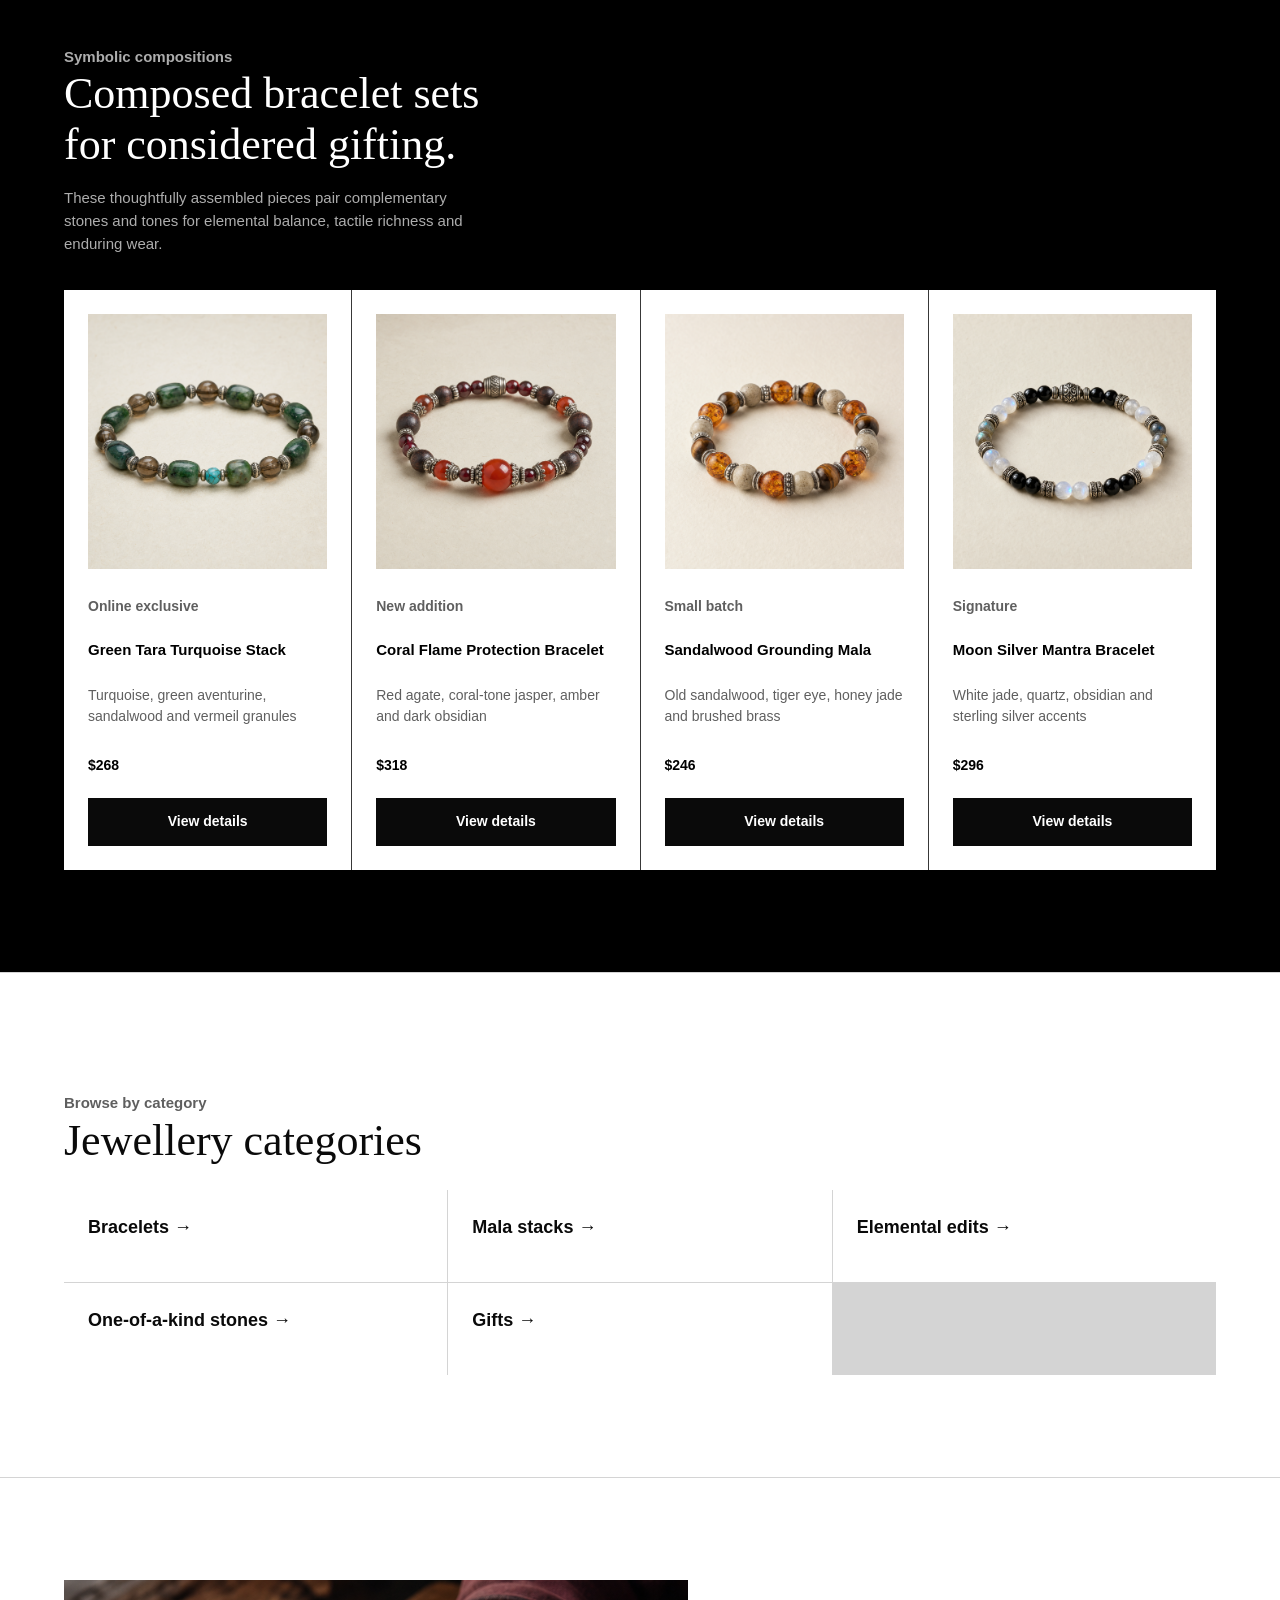
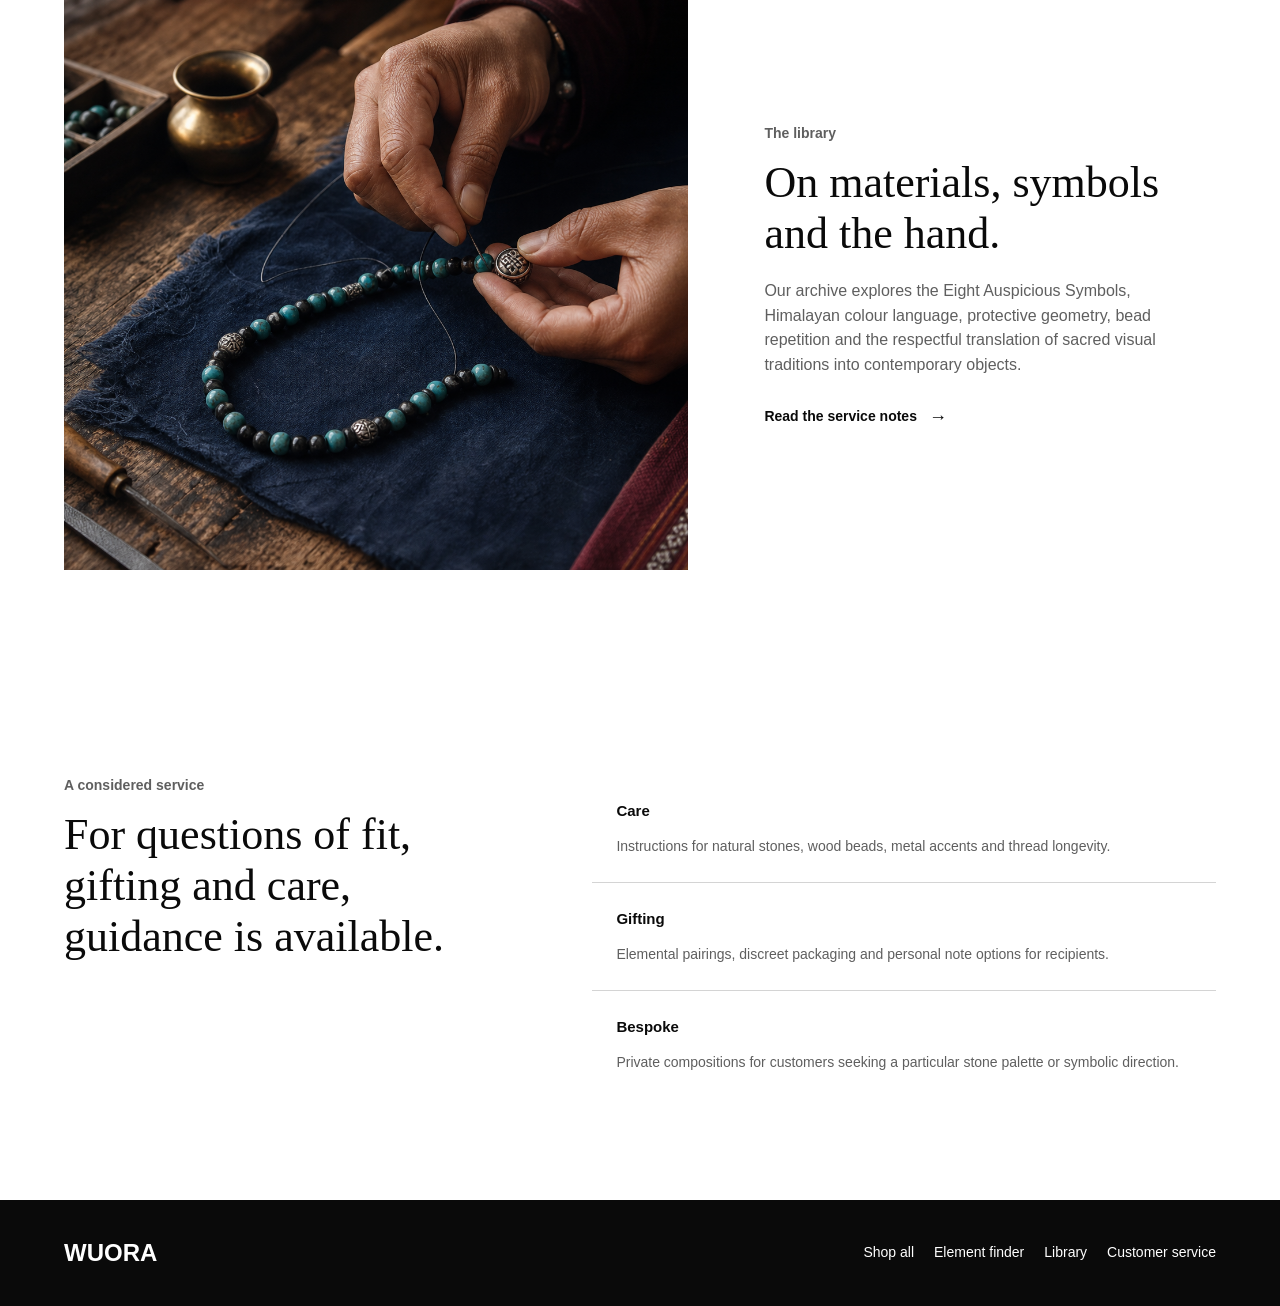
==== commit 2c55bd88: "Use uppercase WUORA brand name" ====
--- a/index.html
+++ b/index.html
@@ -1,9 +1,9 @@
-﻿<!doctype html>
+<!doctype html>
 <html lang="en">
   <head>
     <meta charset="UTF-8" />
     <meta name="viewport" content="width=device-width, initial-scale=1.0" />
-    <title>Wuora | Tibetan-Inspired Jewellery</title>
+    <title>WUORA | Tibetan-Inspired Jewellery</title>
     <meta name="description" content="Tibetan-inspired jewellery, elemental bracelet sets and a birthday Five Elements finder." />
     <link rel="stylesheet" href="styles.css" />
   </head>
@@ -14,7 +14,7 @@
     </div>
 
     <header class="site-header">
-      <a class="brand" href="#top" aria-label="Wuora home"><img class="brand-logo" src="assets/wuora-logo.jpg" alt="" />Wuora</a>
+      <a class="brand" href="#top" aria-label="WUORA home"><img class="brand-logo" src="assets/wuora-logo.jpg" alt="" />WUORA</a>
       <nav class="main-nav" aria-label="Primary navigation">
         <a href="#collections">New arrivals</a>
         <a href="shop-all.html">Shop all</a>
@@ -180,7 +180,7 @@
     </main>
 
     <footer>
-      <span>Wuora</span>
+      <span>WUORA</span>
       <nav>
         <a href="shop-all.html">Shop all</a>
         <a href="bazi-reading.html">Element finder</a>
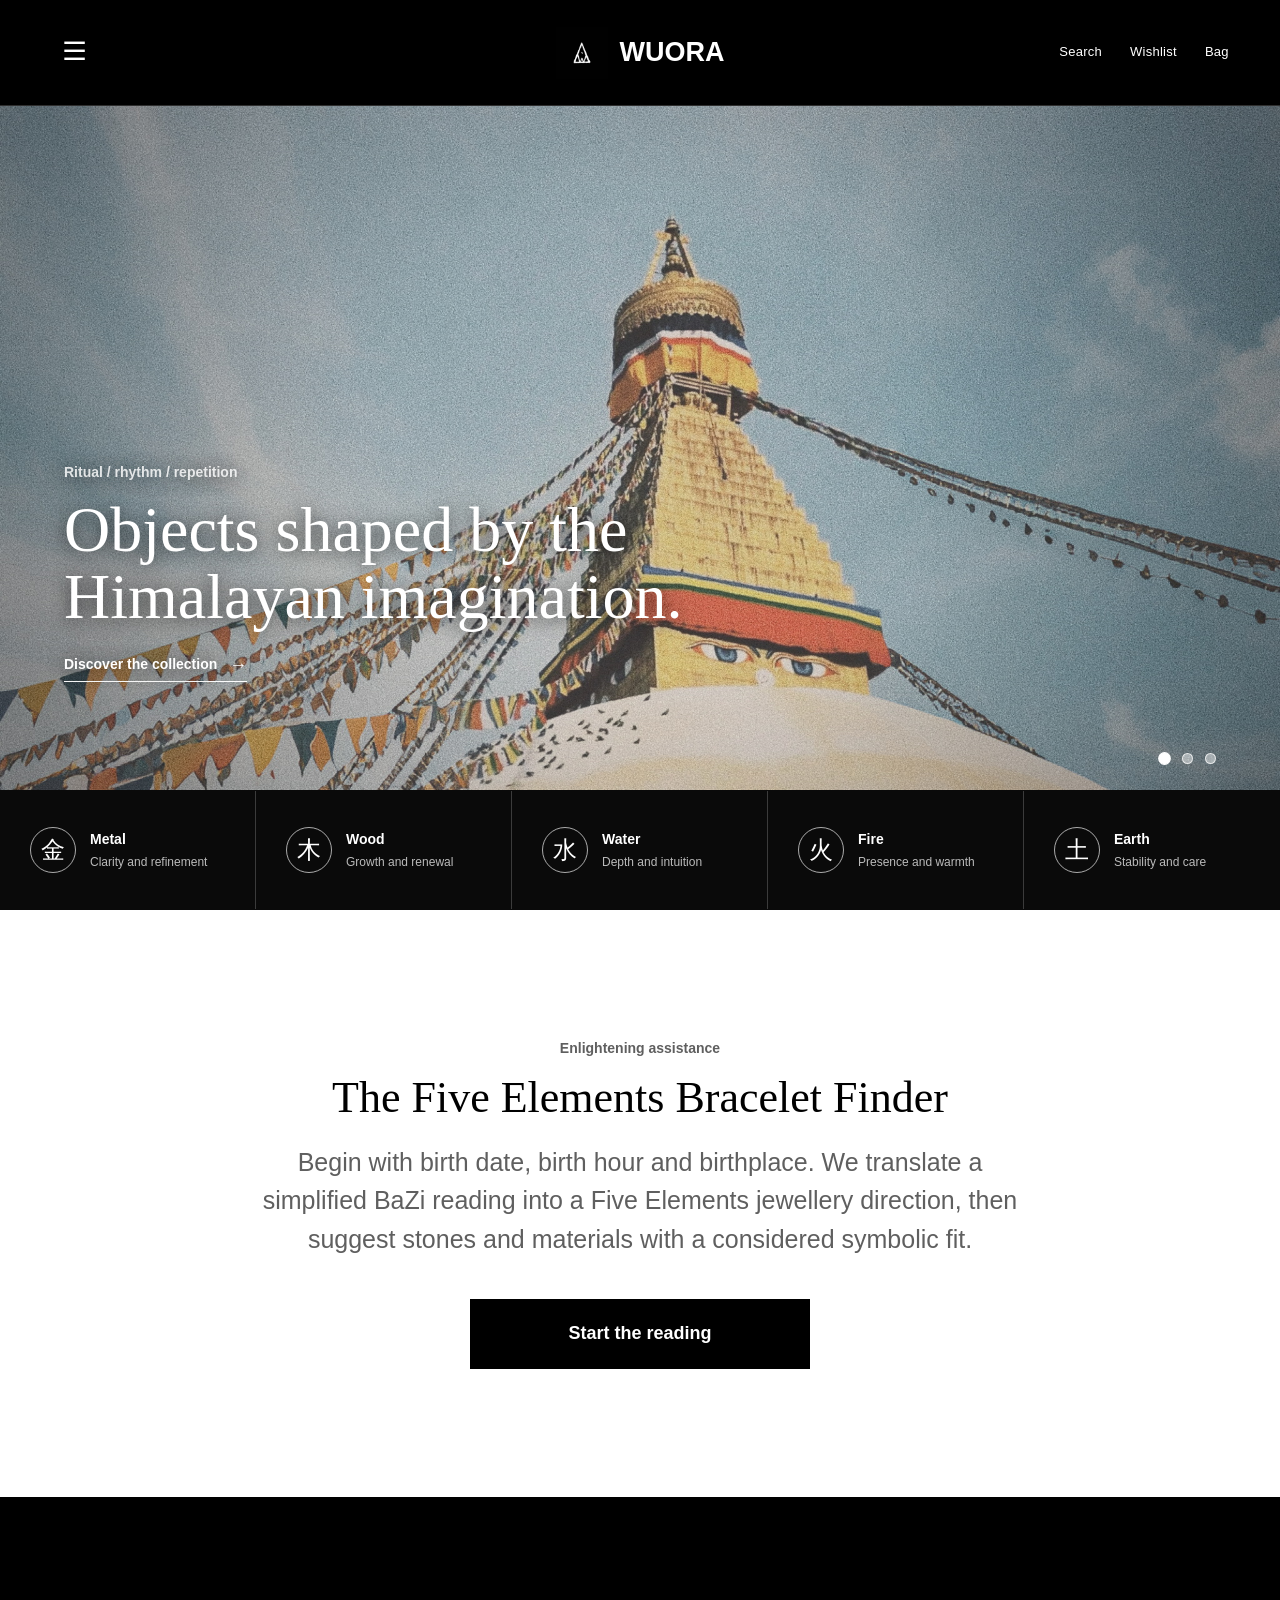
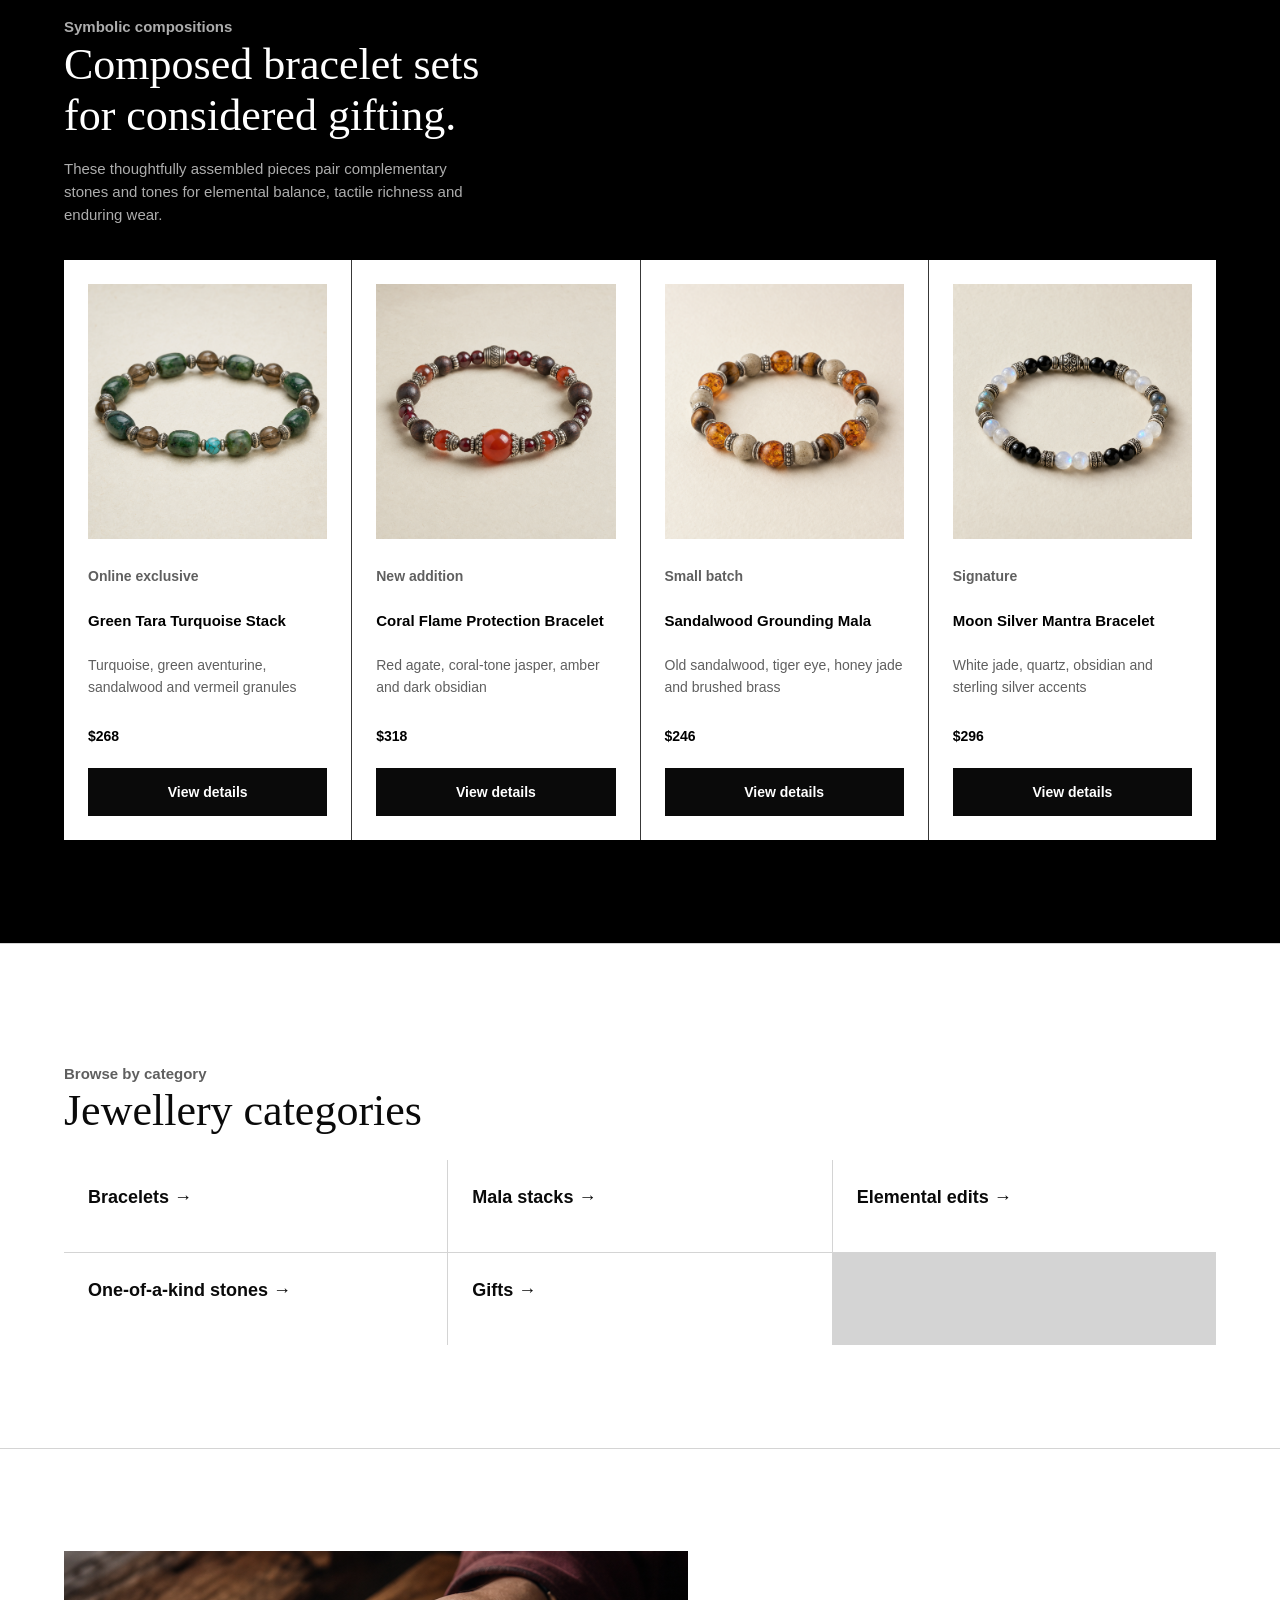
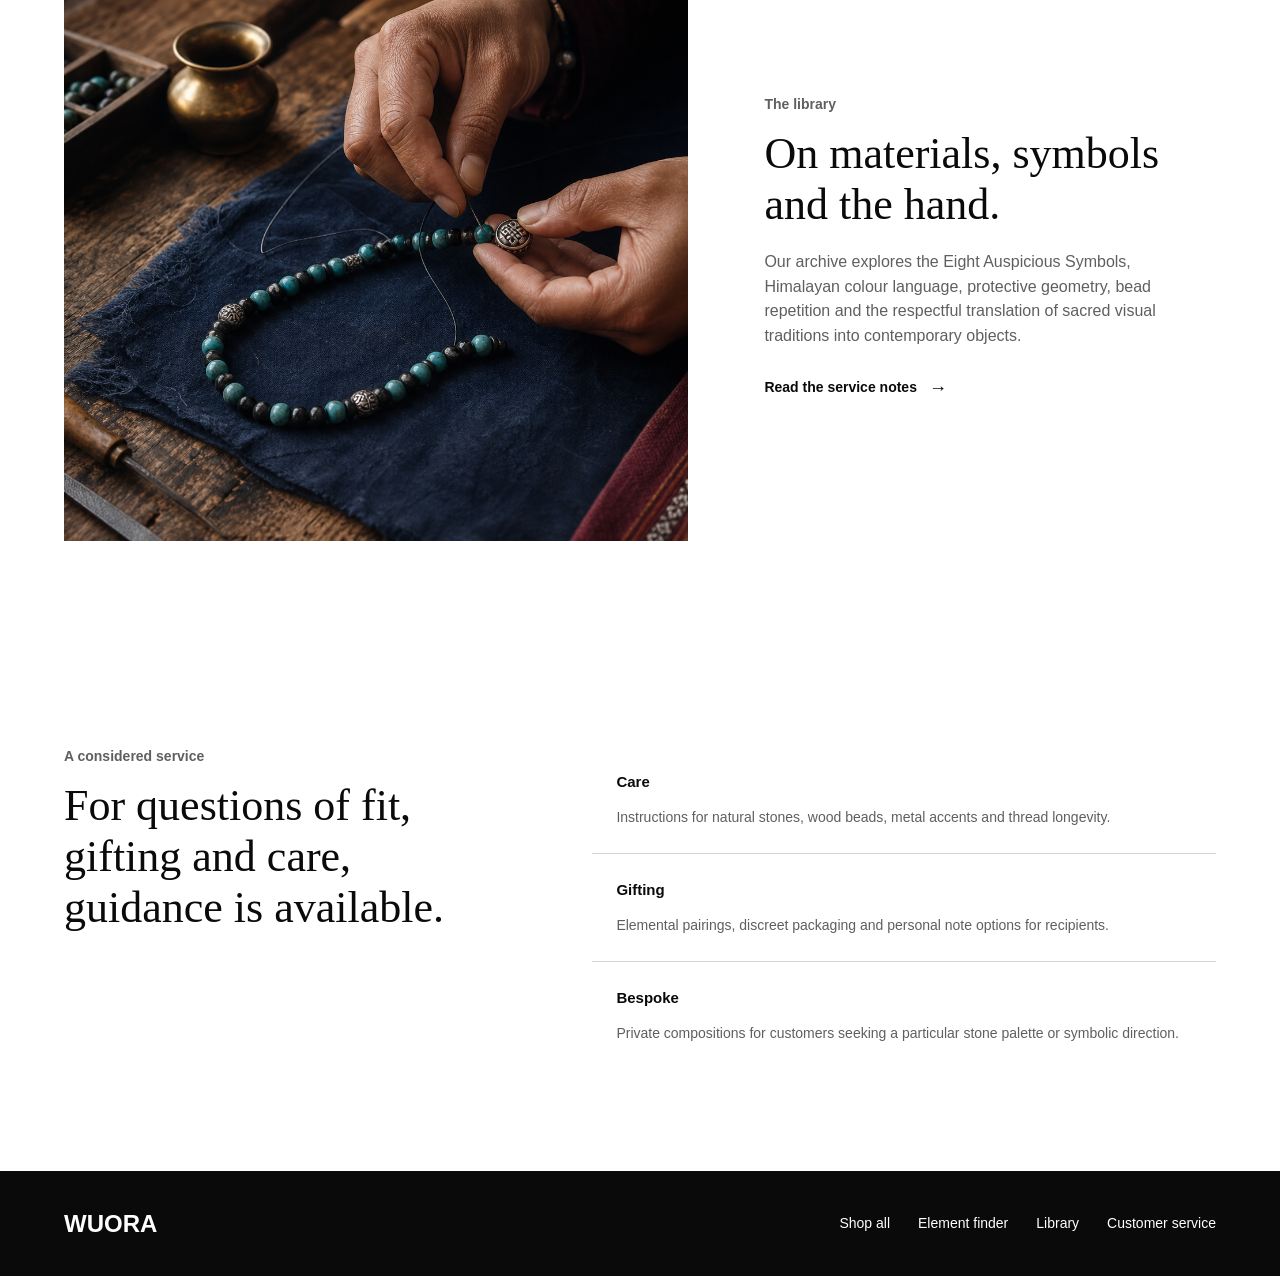
==== commit 8cd463f0: "Add luxury navigation drawer" ====
--- a/index.html
+++ b/index.html
@@ -14,17 +14,25 @@
     </div>
 
     <header class="site-header">
-      <a class="brand" href="#top" aria-label="WUORA home"><img class="brand-logo" src="assets/wuora-logo.jpg" alt="" />WUORA</a>
-      <nav class="main-nav" aria-label="Primary navigation">
-        <a href="#collections">New arrivals</a>
-        <a href="shop-all.html">Shop all</a>
-        <a href="bazi-reading.html">Element finder</a>
-        <a href="#library">Library</a>
+      <button class="menu-toggle" type="button" aria-label="Open navigation menu" aria-controls="nav-drawer" aria-expanded="false"><span aria-hidden="true">&#9776;</span></button>
+      <a class="brand brand-centered" href="#top" aria-label="WUORA home"><img class="brand-logo" src="assets/wuora-logo.jpg" alt="" />WUORA</a>
+      <nav class="header-actions" aria-label="Shop actions">
+        <a href="shop-all.html">Search</a>
+        <a href="shop-all.html">Wishlist</a>
+        <a href="shop-all.html">Bag</a>
       </nav>
-      <nav class="utility-nav" aria-label="Utility navigation">
-        <a href="policies.html">Service</a>
-        <a href="#collections">Cart 0</a>
-      </nav>
+      <aside class="nav-drawer" id="nav-drawer" aria-hidden="true">
+        <button class="drawer-close" type="button" aria-label="Close navigation menu">Close</button>
+        <nav class="drawer-nav" aria-label="Navigation drawer">
+          <a href="#top">Home</a>
+          <a href="shop-all.html">Collections</a>
+          <a href="bazi-reading.html">Five Element Finder</a>
+          <a href="#library">About</a>
+          <a href="policies.html">Contact</a>
+          <a href="policies.html#account">Account</a>
+        </nav>
+      </aside>
+      <button class="drawer-overlay" type="button" aria-label="Close navigation menu"></button>
     </header>
 
     <main id="top">
--- a/styles.css
+++ b/styles.css
@@ -15,6 +15,7 @@
 html { scroll-behavior: smooth; }
 body {
   margin: 0;
+  padding-top: 106px;
   background: var(--paper);
   color: var(--ink);
   font-family: Arial, Helvetica, sans-serif;
@@ -24,7 +25,7 @@
 a { color: inherit; text-decoration: none; }
 
 .notice-stack {
-  display: grid;
+  display: none;
   grid-template-columns: 1fr 1fr;
   background: var(--ink);
   color: var(--paper);
@@ -38,18 +39,46 @@
 }
 
 .site-header {
-  position: sticky;
+  position: fixed;
   top: 0;
+  left: 0;
+  right: 0;
   z-index: 10;
   display: grid;
-  grid-template-columns: auto 1fr auto;
-  gap: 30px;
+  grid-template-columns: 1fr auto 1fr;
+  gap: clamp(12px, 4vw, 32px);
   align-items: center;
-  padding: 25px clamp(18px, 4vw, 42px);
+  min-height: 106px;
+  padding: 22px clamp(18px, 4vw, 52px);
   background: #000000;
   color: #ffffff;
   border-bottom: 1px solid rgba(255, 255, 255, .18);
   backdrop-filter: blur(12px);
+}
+.menu-toggle,
+.drawer-close,
+.drawer-overlay {
+  appearance: none;
+  border: 0;
+  background: transparent;
+  border-radius: 0;
+  color: inherit;
+  font: inherit;
+  cursor: pointer;
+}
+.menu-toggle {
+  justify-self: start;
+  width: 46px;
+  height: 46px;
+  padding: 0;
+  color: #ffffff;
+  font-size: 25px;
+  font-weight: 300;
+  line-height: 1;
+}
+.menu-toggle span {
+  display: block;
+  transform: translateY(-1px) scaleX(1.12);
 }
 .brand {
   display: inline-flex;
@@ -60,25 +89,89 @@
   font-weight: 700;
   letter-spacing: 0;
 }
+.brand-centered {
+  justify-self: center;
+}
 .brand-logo {
-  width: 44px;
-  height: 44px;
+  width: 52px;
+  height: 52px;
   object-fit: contain;
 }
-.main-nav,
-.utility-nav,
+.header-actions,
 footer nav {
   display: flex;
-  gap: 20px;
+  gap: clamp(13px, 2.4vw, 28px);
   align-items: center;
   flex-wrap: wrap;
 }
-.main-nav a,
-.utility-nav a,
+.header-actions {
+  justify-content: flex-end;
+  color: #ffffff;
+}
+.header-actions a {
+  font-size: 13px;
+  letter-spacing: .02em;
+}
 footer a {
   font-size: 14px;
 }
-.utility-nav { justify-content: flex-end; }
+.nav-drawer {
+  position: fixed;
+  inset: 0 auto 0 0;
+  z-index: 30;
+  width: min(390px, 86vw);
+  padding: 34px clamp(28px, 5vw, 54px);
+  background: #ffffff;
+  color: var(--ink);
+  border-right: 1px solid var(--line);
+  transform: translateX(-100%);
+  transition: transform 420ms cubic-bezier(.22, 1, .36, 1);
+  will-change: transform;
+}
+.drawer-close {
+  color: var(--muted);
+  font-size: 11px;
+  letter-spacing: .18em;
+  line-height: 1;
+  text-transform: uppercase;
+}
+.drawer-nav {
+  display: grid;
+  gap: 24px;
+  margin-top: 76px;
+}
+.drawer-nav a {
+  color: var(--ink);
+  font-family: Georgia, "Times New Roman", serif;
+  font-size: clamp(28px, 4vw, 44px);
+  font-weight: 400;
+  line-height: 1.1;
+}
+.drawer-nav a[aria-current="page"] {
+  color: var(--muted);
+}
+.drawer-overlay {
+  position: fixed;
+  inset: 0;
+  z-index: 20;
+  display: block;
+  width: 100%;
+  min-height: 100vh;
+  background: rgba(0, 0, 0, .28);
+  opacity: 0;
+  pointer-events: none;
+  transition: opacity 360ms ease;
+}
+body.is-drawer-open {
+  overflow: hidden;
+}
+body.is-drawer-open .nav-drawer {
+  transform: translateX(0);
+}
+body.is-drawer-open .drawer-overlay {
+  opacity: 1;
+  pointer-events: auto;
+}
 
 .aesop-panel {
   display: grid;
@@ -1040,15 +1133,11 @@
 }
 
 @media (max-width: 1020px) {
-  .site-header,
   .aesop-panel,
   .story-panel,
   .service-panel {
     grid-template-columns: 1fr;
   }
-  .utility-nav {
-    justify-content: flex-start;
-  }
   .panel-copy {
     max-width: 620px;
   }
@@ -1077,16 +1166,48 @@
 }
 
 @media (max-width: 680px) {
+  body {
+    padding-top: 82px;
+  }
+  .site-header {
+    min-height: 82px;
+    padding: 14px 16px;
+  }
+  .menu-toggle {
+    width: 40px;
+    height: 40px;
+    font-size: 22px;
+  }
+  .brand {
+    gap: 8px;
+    font-size: 18px;
+  }
+  .brand-logo {
+    width: 38px;
+    height: 38px;
+  }
+  .header-actions {
+    gap: 9px;
+    flex-wrap: nowrap;
+  }
+  .header-actions a {
+    font-size: 10px;
+    letter-spacing: 0;
+  }
+  .nav-drawer {
+    width: min(340px, 88vw);
+    padding: 28px 30px;
+  }
+  .drawer-nav {
+    gap: 22px;
+    margin-top: 62px;
+  }
   .notice-stack,
   .product-grid,
   .category-grid,
   .shop-product-grid,
   .policy-grid {
     grid-template-columns: 1fr;
-  }
-  .main-nav,
-  .utility-nav {
-    gap: 13px;
   }
   .panel-visual {
     min-height: 390px;
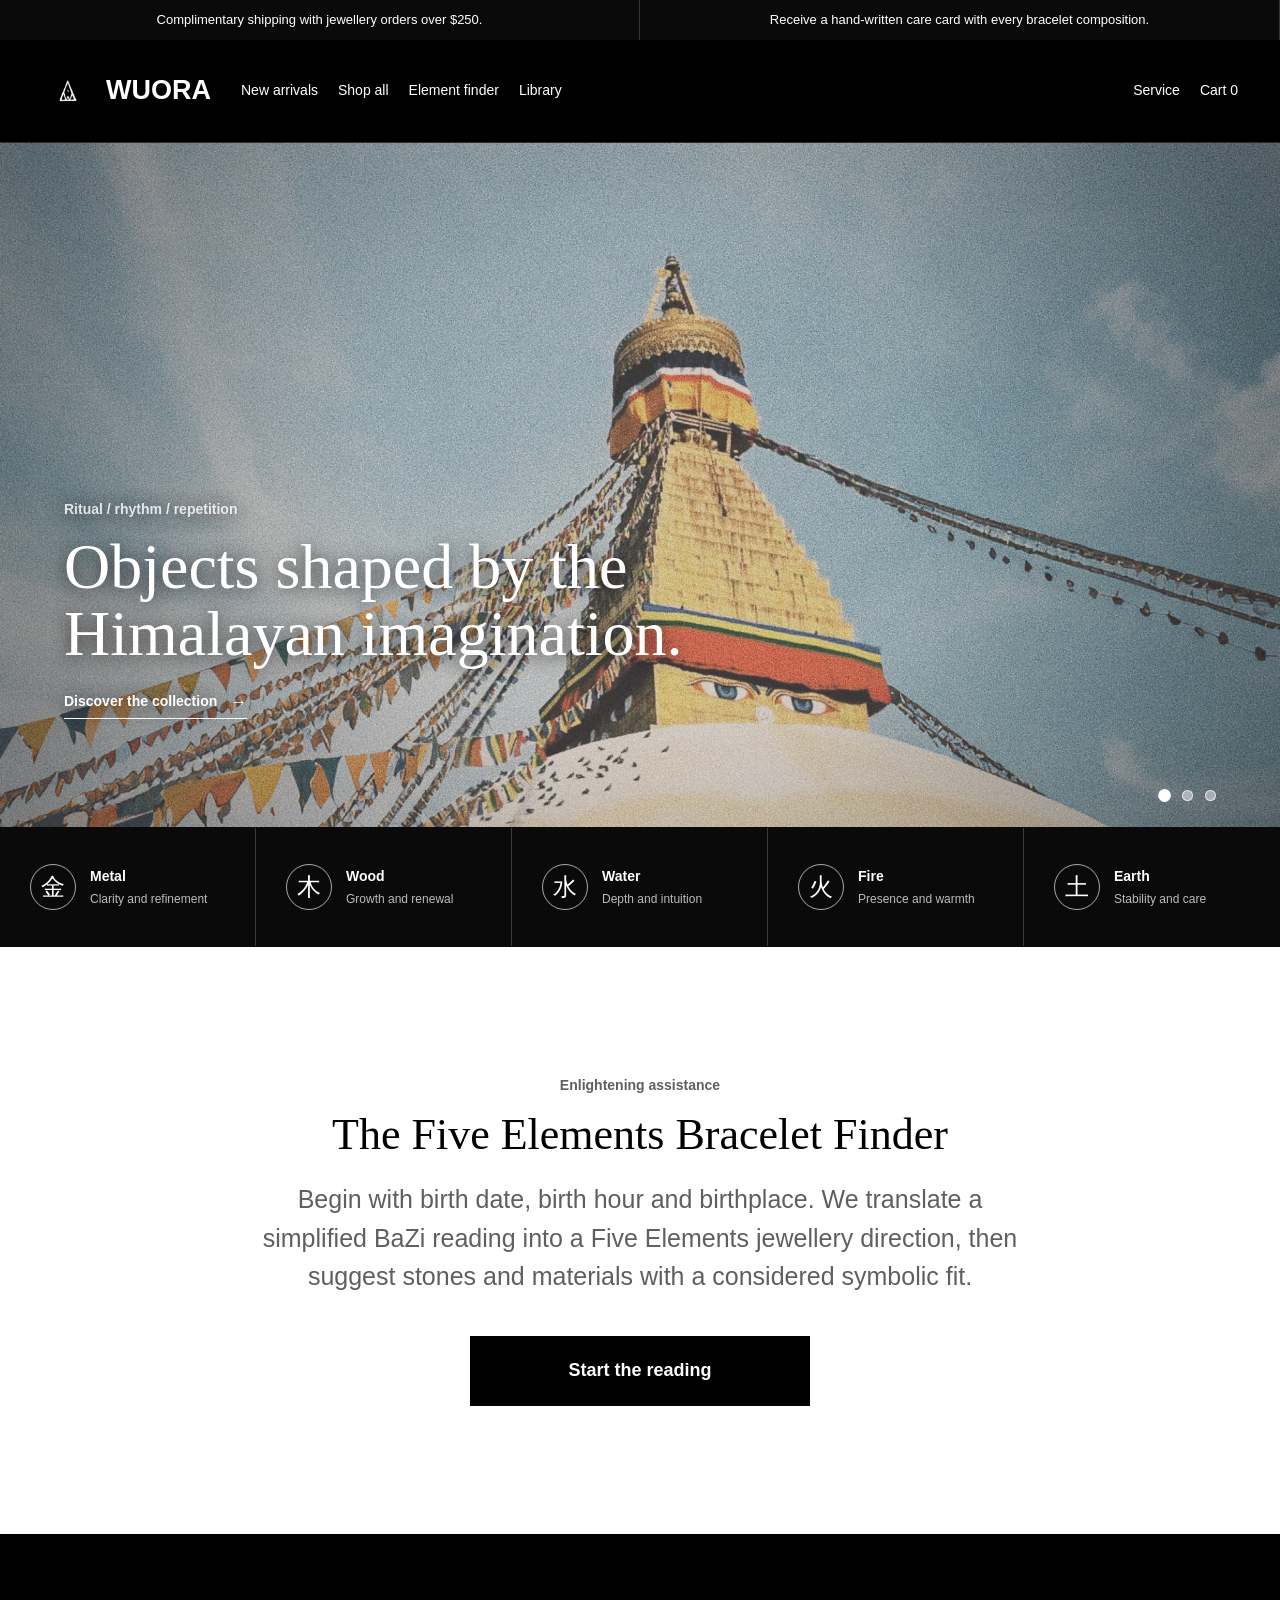
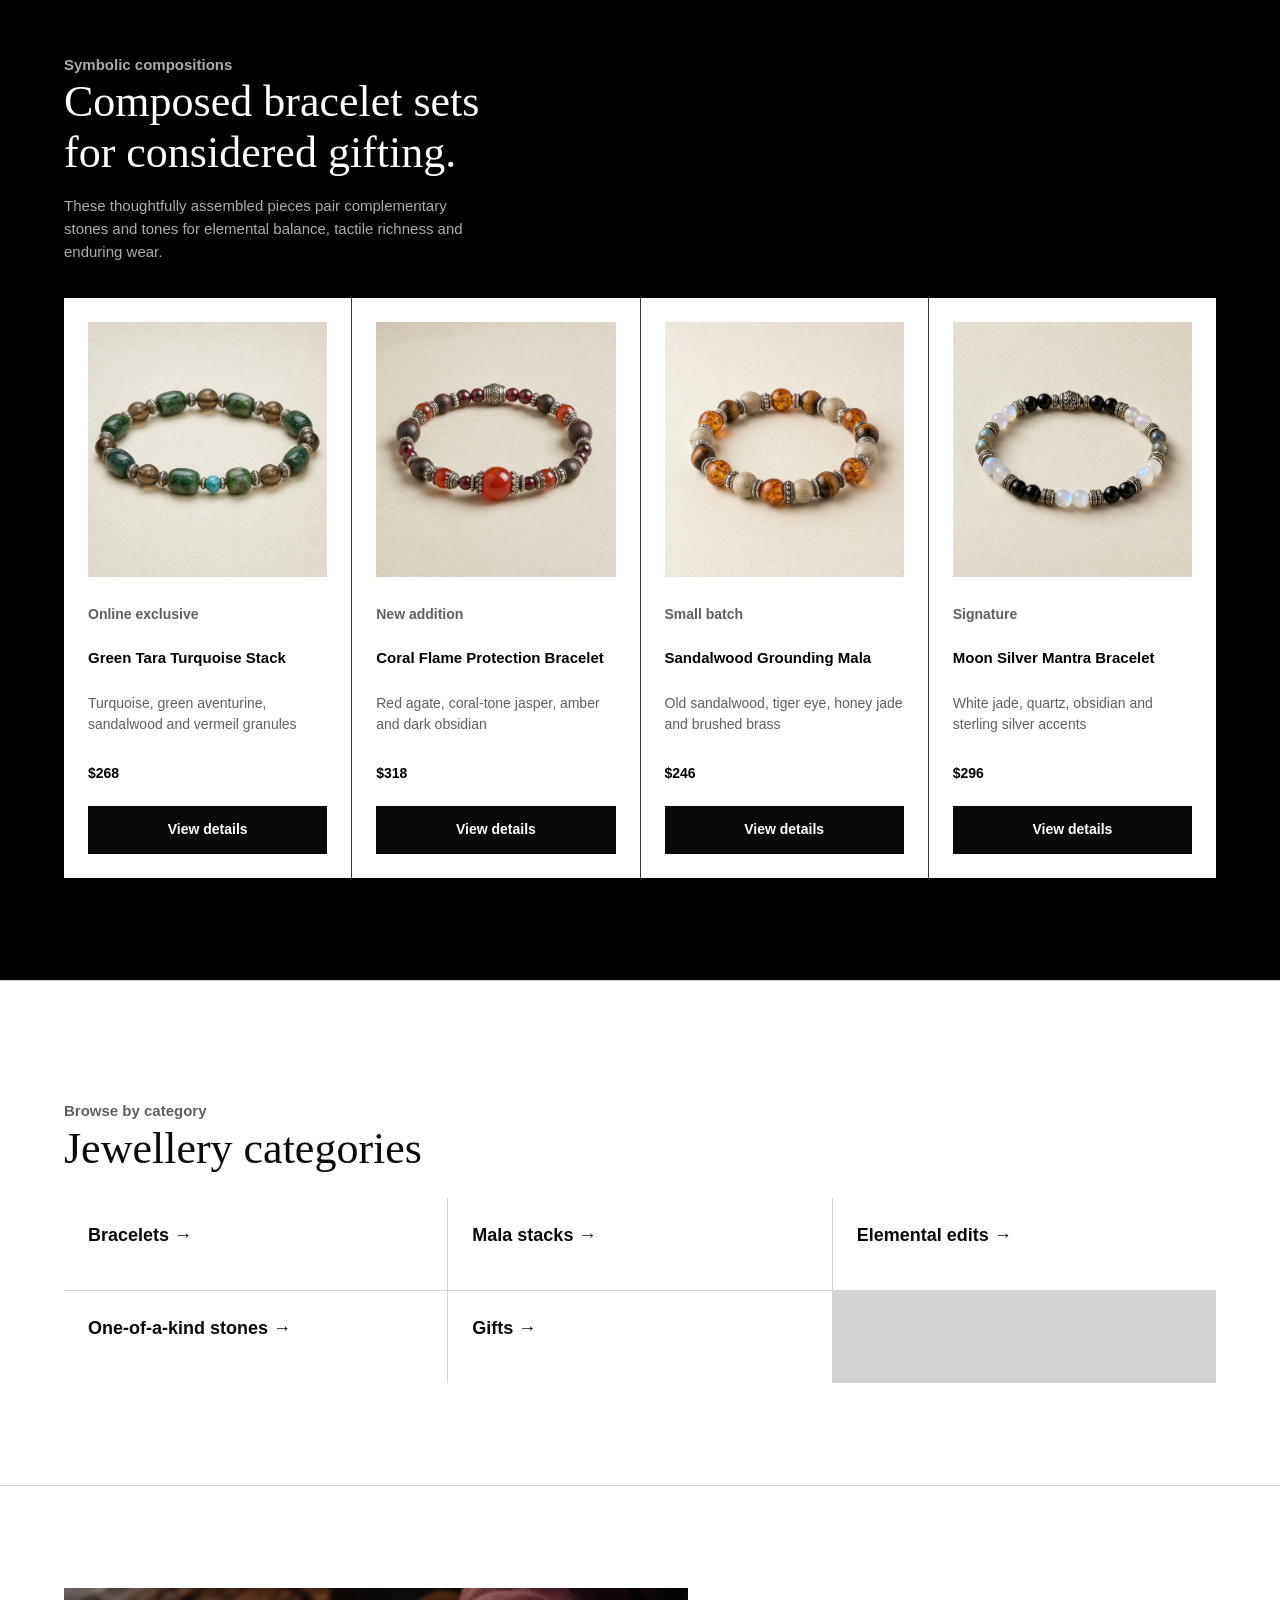
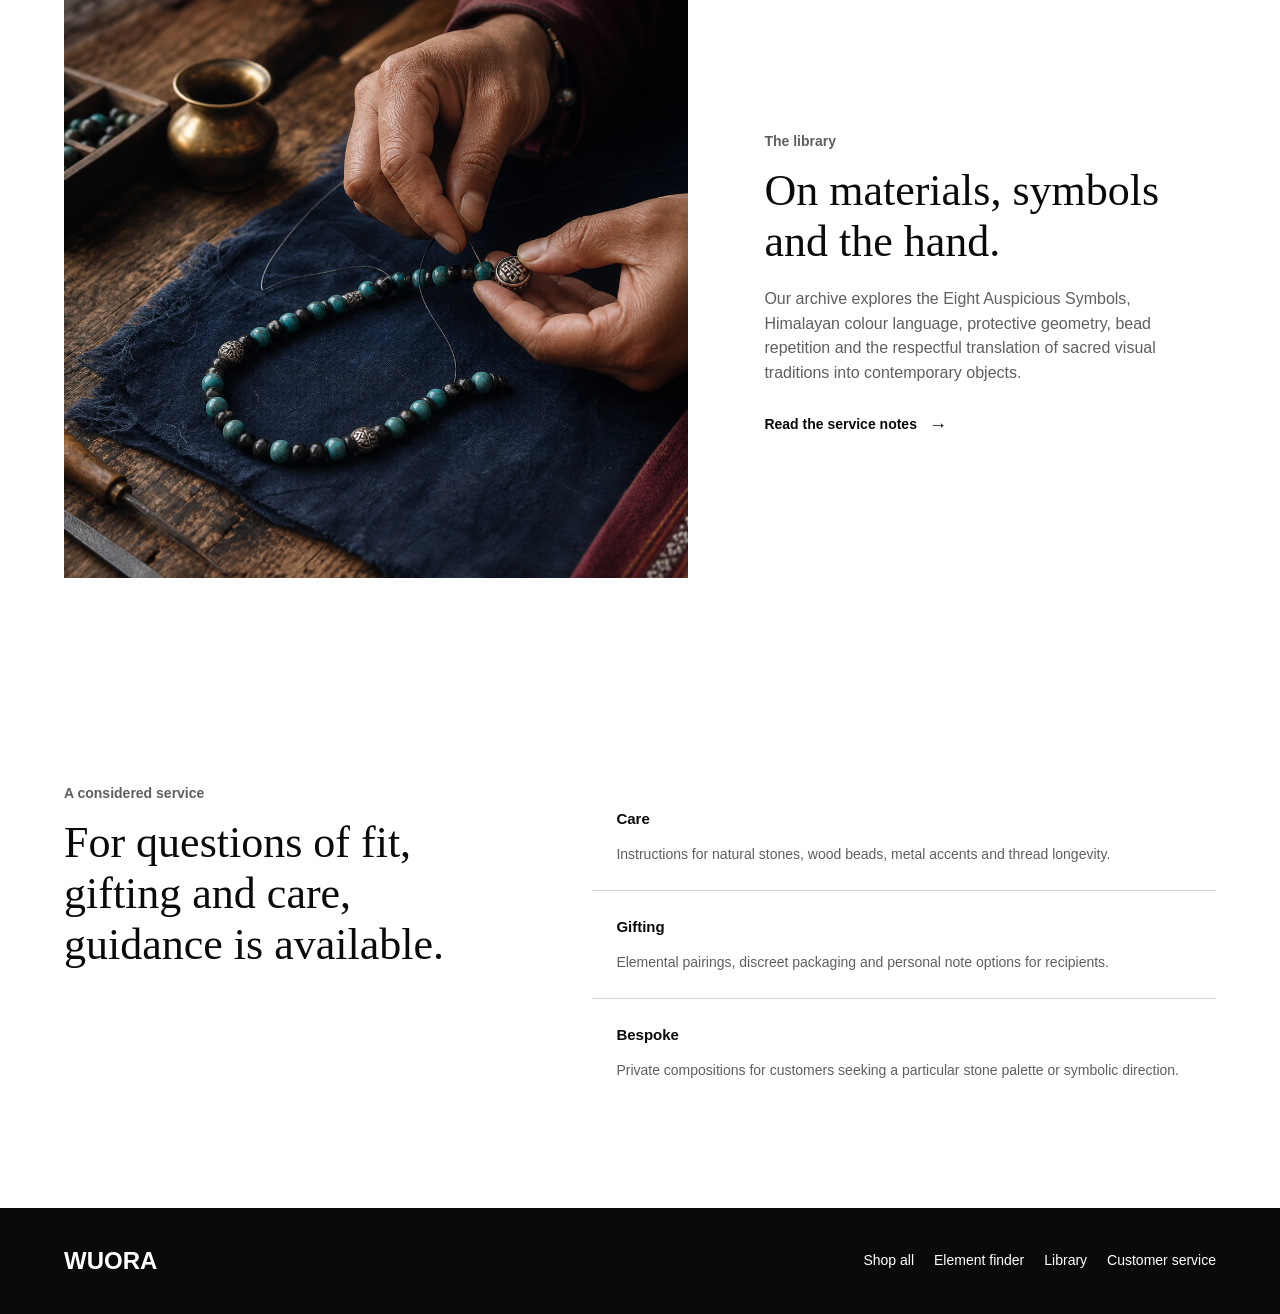
==== commit 7b74a99e: "Revert "Add luxury navigation drawer" This reverts commit 8cd463f082cbbbec4af50f45c87dce3516ddc352." ====
--- a/index.html
+++ b/index.html
@@ -14,25 +14,17 @@
     </div>
 
     <header class="site-header">
-      <button class="menu-toggle" type="button" aria-label="Open navigation menu" aria-controls="nav-drawer" aria-expanded="false"><span aria-hidden="true">&#9776;</span></button>
-      <a class="brand brand-centered" href="#top" aria-label="WUORA home"><img class="brand-logo" src="assets/wuora-logo.jpg" alt="" />WUORA</a>
-      <nav class="header-actions" aria-label="Shop actions">
-        <a href="shop-all.html">Search</a>
-        <a href="shop-all.html">Wishlist</a>
-        <a href="shop-all.html">Bag</a>
+      <a class="brand" href="#top" aria-label="WUORA home"><img class="brand-logo" src="assets/wuora-logo.jpg" alt="" />WUORA</a>
+      <nav class="main-nav" aria-label="Primary navigation">
+        <a href="#collections">New arrivals</a>
+        <a href="shop-all.html">Shop all</a>
+        <a href="bazi-reading.html">Element finder</a>
+        <a href="#library">Library</a>
       </nav>
-      <aside class="nav-drawer" id="nav-drawer" aria-hidden="true">
-        <button class="drawer-close" type="button" aria-label="Close navigation menu">Close</button>
-        <nav class="drawer-nav" aria-label="Navigation drawer">
-          <a href="#top">Home</a>
-          <a href="shop-all.html">Collections</a>
-          <a href="bazi-reading.html">Five Element Finder</a>
-          <a href="#library">About</a>
-          <a href="policies.html">Contact</a>
-          <a href="policies.html#account">Account</a>
-        </nav>
-      </aside>
-      <button class="drawer-overlay" type="button" aria-label="Close navigation menu"></button>
+      <nav class="utility-nav" aria-label="Utility navigation">
+        <a href="policies.html">Service</a>
+        <a href="#collections">Cart 0</a>
+      </nav>
     </header>
 
     <main id="top">
--- a/styles.css
+++ b/styles.css
@@ -15,7 +15,6 @@
 html { scroll-behavior: smooth; }
 body {
   margin: 0;
-  padding-top: 106px;
   background: var(--paper);
   color: var(--ink);
   font-family: Arial, Helvetica, sans-serif;
@@ -25,7 +24,7 @@
 a { color: inherit; text-decoration: none; }
 
 .notice-stack {
-  display: none;
+  display: grid;
   grid-template-columns: 1fr 1fr;
   background: var(--ink);
   color: var(--paper);
@@ -39,47 +38,19 @@
 }
 
 .site-header {
-  position: fixed;
+  position: sticky;
   top: 0;
-  left: 0;
-  right: 0;
   z-index: 10;
   display: grid;
-  grid-template-columns: 1fr auto 1fr;
-  gap: clamp(12px, 4vw, 32px);
-  align-items: center;
-  min-height: 106px;
-  padding: 22px clamp(18px, 4vw, 52px);
+  grid-template-columns: auto 1fr auto;
+  gap: 30px;
+  align-items: center;
+  padding: 25px clamp(18px, 4vw, 42px);
   background: #000000;
   color: #ffffff;
   border-bottom: 1px solid rgba(255, 255, 255, .18);
   backdrop-filter: blur(12px);
 }
-.menu-toggle,
-.drawer-close,
-.drawer-overlay {
-  appearance: none;
-  border: 0;
-  background: transparent;
-  border-radius: 0;
-  color: inherit;
-  font: inherit;
-  cursor: pointer;
-}
-.menu-toggle {
-  justify-self: start;
-  width: 46px;
-  height: 46px;
-  padding: 0;
-  color: #ffffff;
-  font-size: 25px;
-  font-weight: 300;
-  line-height: 1;
-}
-.menu-toggle span {
-  display: block;
-  transform: translateY(-1px) scaleX(1.12);
-}
 .brand {
   display: inline-flex;
   align-items: center;
@@ -88,90 +59,26 @@
   font-size: 27px;
   font-weight: 700;
   letter-spacing: 0;
-}
-.brand-centered {
-  justify-self: center;
 }
 .brand-logo {
   width: 52px;
   height: 52px;
   object-fit: contain;
 }
-.header-actions,
+.main-nav,
+.utility-nav,
 footer nav {
   display: flex;
-  gap: clamp(13px, 2.4vw, 28px);
+  gap: 20px;
   align-items: center;
   flex-wrap: wrap;
 }
-.header-actions {
-  justify-content: flex-end;
-  color: #ffffff;
-}
-.header-actions a {
-  font-size: 13px;
-  letter-spacing: .02em;
-}
+.main-nav a,
+.utility-nav a,
 footer a {
   font-size: 14px;
 }
-.nav-drawer {
-  position: fixed;
-  inset: 0 auto 0 0;
-  z-index: 30;
-  width: min(390px, 86vw);
-  padding: 34px clamp(28px, 5vw, 54px);
-  background: #ffffff;
-  color: var(--ink);
-  border-right: 1px solid var(--line);
-  transform: translateX(-100%);
-  transition: transform 420ms cubic-bezier(.22, 1, .36, 1);
-  will-change: transform;
-}
-.drawer-close {
-  color: var(--muted);
-  font-size: 11px;
-  letter-spacing: .18em;
-  line-height: 1;
-  text-transform: uppercase;
-}
-.drawer-nav {
-  display: grid;
-  gap: 24px;
-  margin-top: 76px;
-}
-.drawer-nav a {
-  color: var(--ink);
-  font-family: Georgia, "Times New Roman", serif;
-  font-size: clamp(28px, 4vw, 44px);
-  font-weight: 400;
-  line-height: 1.1;
-}
-.drawer-nav a[aria-current="page"] {
-  color: var(--muted);
-}
-.drawer-overlay {
-  position: fixed;
-  inset: 0;
-  z-index: 20;
-  display: block;
-  width: 100%;
-  min-height: 100vh;
-  background: rgba(0, 0, 0, .28);
-  opacity: 0;
-  pointer-events: none;
-  transition: opacity 360ms ease;
-}
-body.is-drawer-open {
-  overflow: hidden;
-}
-body.is-drawer-open .nav-drawer {
-  transform: translateX(0);
-}
-body.is-drawer-open .drawer-overlay {
-  opacity: 1;
-  pointer-events: auto;
-}
+.utility-nav { justify-content: flex-end; }
 
 .aesop-panel {
   display: grid;
@@ -1133,11 +1040,15 @@
 }
 
 @media (max-width: 1020px) {
+  .site-header,
   .aesop-panel,
   .story-panel,
   .service-panel {
     grid-template-columns: 1fr;
   }
+  .utility-nav {
+    justify-content: flex-start;
+  }
   .panel-copy {
     max-width: 620px;
   }
@@ -1166,48 +1077,16 @@
 }
 
 @media (max-width: 680px) {
-  body {
-    padding-top: 82px;
-  }
-  .site-header {
-    min-height: 82px;
-    padding: 14px 16px;
-  }
-  .menu-toggle {
-    width: 40px;
-    height: 40px;
-    font-size: 22px;
-  }
-  .brand {
-    gap: 8px;
-    font-size: 18px;
-  }
-  .brand-logo {
-    width: 38px;
-    height: 38px;
-  }
-  .header-actions {
-    gap: 9px;
-    flex-wrap: nowrap;
-  }
-  .header-actions a {
-    font-size: 10px;
-    letter-spacing: 0;
-  }
-  .nav-drawer {
-    width: min(340px, 88vw);
-    padding: 28px 30px;
-  }
-  .drawer-nav {
-    gap: 22px;
-    margin-top: 62px;
-  }
   .notice-stack,
   .product-grid,
   .category-grid,
   .shop-product-grid,
   .policy-grid {
     grid-template-columns: 1fr;
+  }
+  .main-nav,
+  .utility-nav {
+    gap: 13px;
   }
   .panel-visual {
     min-height: 390px;
